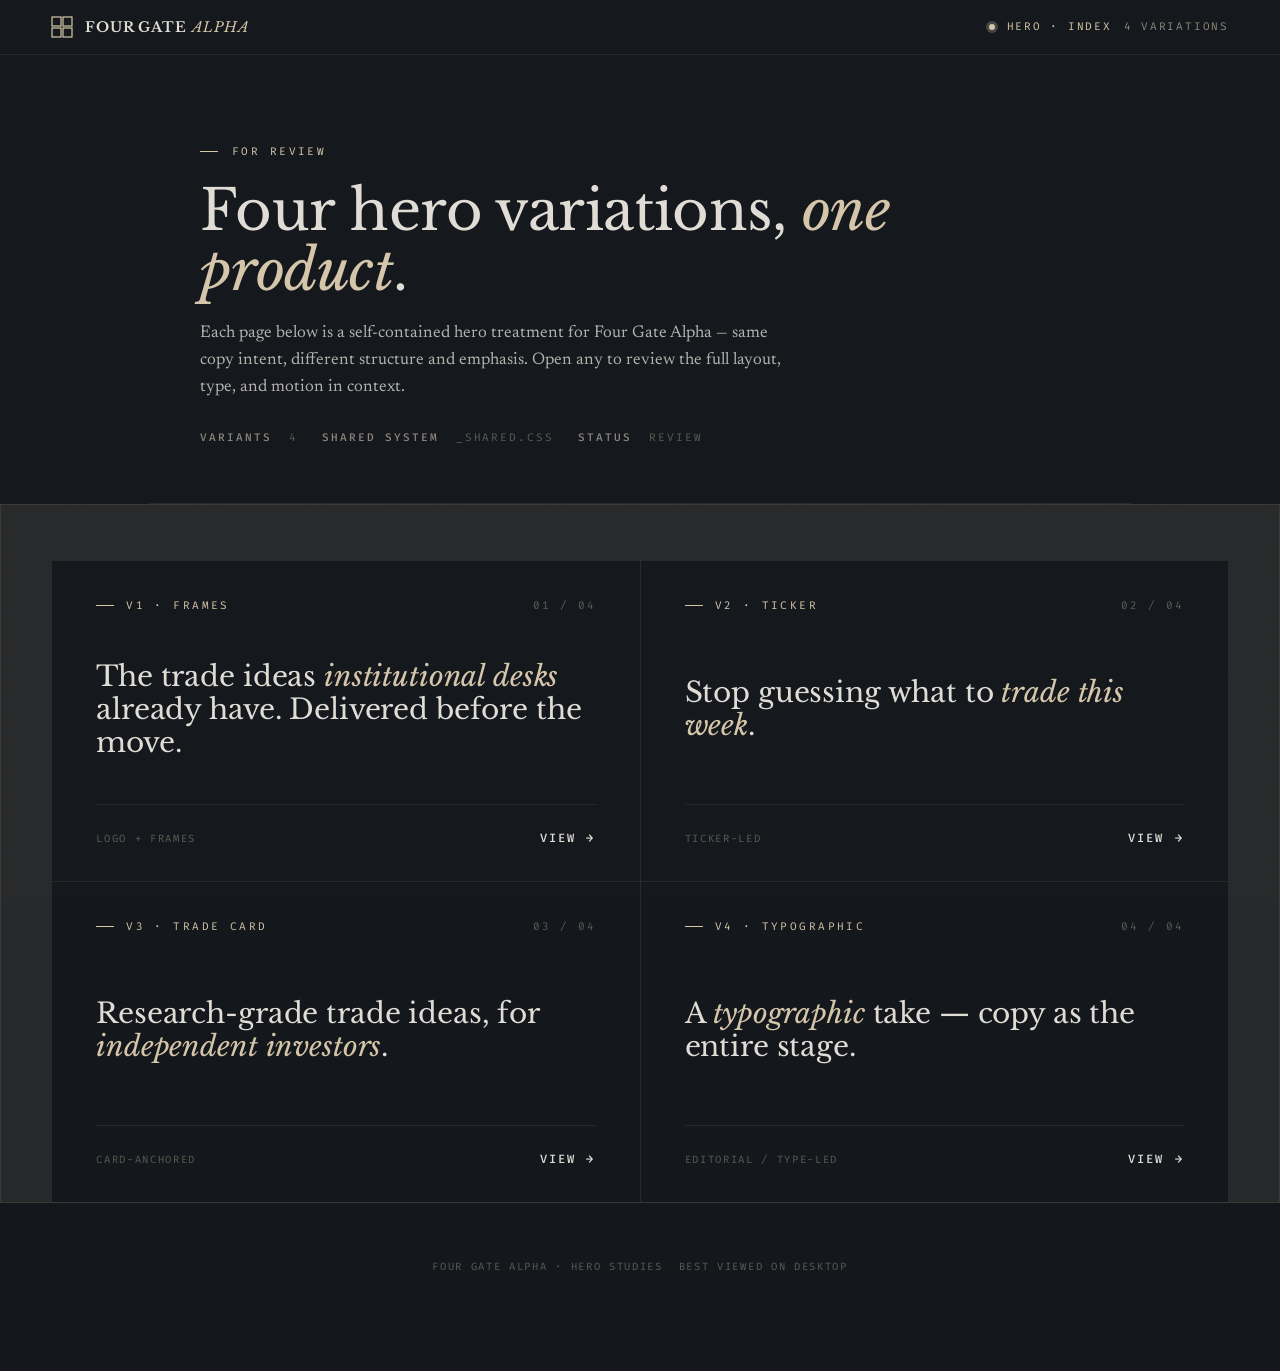
==== index.html @ a48ee2c6 "hero sections" ====
<!doctype html>
<html lang="en">
  <head>
    <meta charset="utf-8" />
    <meta name="viewport" content="width=device-width, initial-scale=1" />
    <title>Hero Variations — Four Gate Alpha</title>
    <meta
      name="description"
      content="Four hero variations for Four Gate Alpha. Open each to review."
    />

    <link rel="preconnect" href="https://fonts.googleapis.com" />
    <link rel="preconnect" href="https://fonts.gstatic.com" crossorigin />
    <link
      href="https://fonts.googleapis.com/css2?family=Libre+Baskerville:ital,wght@0,400;0,700;1,400&family=Newsreader:ital,wght@0,400;0,500;1,400&family=Fira+Code:wght@400;500&display=swap"
      rel="stylesheet"
    />

    <link rel="stylesheet" href="_shared.css" />

    <style>
      .index-page {
        padding: 0 0 96px;
      }

      .topbar-inner .meta .label {
        color: var(--accent);
      }

      .index-hero {
        max-width: var(--container);
        margin: 0 auto;
        padding: 80px var(--gutter) 56px;
        border-bottom: 1px solid var(--hairline);
      }
      .index-hero h1 {
        font-family: var(--display);
        font-weight: 400;
        font-size: clamp(34px, 5.2vw, 56px);
        line-height: 1.08;
        letter-spacing: -0.01em;
        margin: 18px 0 18px;
        max-width: 22ch;
      }
      .index-hero h1 em {
        font-style: italic;
        color: var(--accent);
      }
      .index-hero p {
        max-width: 60ch;
        color: var(--text);
        opacity: 0.78;
        font-size: 17px;
        margin: 0;
      }
      .index-hero .meta-row {
        display: flex;
        flex-wrap: wrap;
        gap: 24px;
        margin-top: 28px;
        font-family: var(--mono);
        font-size: 11px;
        letter-spacing: 0.18em;
        text-transform: uppercase;
        color: var(--text-faint);
      }
      .index-hero .meta-row span strong {
        color: var(--text-dim);
        font-weight: 500;
        margin-right: 8px;
      }

      .grid {
        max-width: var(--container);
        margin: 0 auto;
        padding: 56px var(--gutter) 0;
        display: grid;
        grid-template-columns: repeat(2, minmax(0, 1fr));
        gap: 1px;
        background: var(--hairline);
        border: 1px solid var(--hairline);
      }
      @media (max-width: 820px) {
        .grid {
          grid-template-columns: 1fr;
        }
      }

      .card {
        display: flex;
        flex-direction: column;
        justify-content: space-between;
        gap: 36px;
        background: var(--ink);
        padding: 36px clamp(24px, 3.5vw, 44px) 32px;
        min-height: 320px;
        transition: background 0.2s ease;
        position: relative;
      }
      .card:hover {
        background: var(--ink-2);
      }
      .card:hover .card-cta {
        color: var(--accent);
      }
      .card:hover .card-cta .arrow {
        transform: translateX(4px);
      }

      .card-head {
        display: flex;
        align-items: center;
        justify-content: space-between;
        gap: 16px;
      }
      .card-tag {
        font-family: var(--mono);
        font-size: 11px;
        letter-spacing: 0.22em;
        text-transform: uppercase;
        color: var(--accent);
        display: inline-flex;
        align-items: center;
        gap: 12px;
      }
      .card-tag .pip {
        width: 18px;
        height: 1px;
        background: var(--accent);
        display: inline-block;
      }
      .card-num {
        font-family: var(--mono);
        font-size: 11px;
        letter-spacing: 0.18em;
        color: var(--text-faint);
      }

      .card-title {
        font-family: var(--display);
        font-weight: 400;
        font-size: clamp(22px, 2.4vw, 28px);
        line-height: 1.18;
        letter-spacing: -0.005em;
        margin: 0;
        color: var(--text);
      }
      .card-title em {
        font-style: italic;
        color: var(--accent);
      }

      .card-foot {
        display: flex;
        align-items: center;
        justify-content: space-between;
        gap: 16px;
        padding-top: 24px;
        border-top: 1px solid var(--hairline);
      }
      .card-note {
        font-family: var(--mono);
        font-size: 10.5px;
        letter-spacing: 0.16em;
        text-transform: uppercase;
        color: var(--text-faint);
      }
      .card-cta {
        font-family: var(--mono);
        font-size: 12px;
        font-weight: 500;
        letter-spacing: 0.18em;
        text-transform: uppercase;
        color: var(--text);
        display: inline-flex;
        align-items: center;
        gap: 10px;
        transition: color 0.2s ease;
      }
      .card-cta .arrow {
        display: inline-block;
        transition: transform 0.2s ease;
      }

      .footer {
        max-width: var(--container);
        margin: 0 auto;
        padding: 56px var(--gutter) 0;
        display: flex;
        justify-content: space-between;
        gap: 16px;
        flex-wrap: wrap;
        font-family: var(--mono);
        font-size: 10.5px;
        letter-spacing: 0.16em;
        text-transform: uppercase;
        color: var(--text-faint);
      }
      .footer a {
        border-bottom: 1px solid var(--hairline-strong);
      }
      .footer a:hover {
        color: var(--text);
      }
    </style>
  </head>
  <body>
    <div class="hero-page index-page">
      <header class="topbar">
        <div class="topbar-inner">
          <div class="brand-mark">
            <span class="glyph" aria-hidden="true">
              <svg width="22" height="22" viewBox="0 0 22 22" fill="none">
                <rect
                  x="1"
                  y="1"
                  width="9"
                  height="9"
                  stroke="currentColor"
                  stroke-width="1.2"
                />
                <rect
                  x="12"
                  y="1"
                  width="9"
                  height="9"
                  stroke="currentColor"
                  stroke-width="1.2"
                />
                <rect
                  x="1"
                  y="12"
                  width="9"
                  height="9"
                  stroke="currentColor"
                  stroke-width="1.2"
                />
                <rect
                  x="12"
                  y="12"
                  width="9"
                  height="9"
                  stroke="currentColor"
                  stroke-width="1.2"
                />
              </svg>
            </span>
            <span class="name">Four Gate <em>Alpha</em></span>
          </div>
          <div class="meta">
            <span class="dot" aria-hidden="true"></span>
            <span class="label">Hero · Index</span>
            <span class="hide-mobile">4 variations</span>
          </div>
        </div>
      </header>

      <section class="index-hero">
        <span class="eyebrow"><span class="pip"></span>For review</span>
        <h1>Four hero variations, <em>one product</em>.</h1>
        <p>
          Each page below is a self-contained hero treatment for Four Gate Alpha
          — same copy intent, different structure and emphasis. Open any to
          review the full layout, type, and motion in context.
        </p>
        <div class="meta-row">
          <span><strong>Variants</strong> 4</span>
          <span><strong>Shared system</strong> _shared.css</span>
          <span><strong>Status</strong> Review</span>
        </div>
      </section>

      <main class="grid" aria-label="Hero variations">
        <a class="card" href="hero-v1.html">
          <div class="card-head">
            <span class="card-tag"><span class="pip"></span>V1 · Frames</span>
            <span class="card-num">01 / 04</span>
          </div>
          <h2 class="card-title">
            The trade ideas <em>institutional desks</em> already have. Delivered
            before the move.
          </h2>
          <div class="card-foot">
            <span class="card-note">Logo + frames</span>
            <span class="card-cta"
              >View<span class="arrow" aria-hidden="true">→</span></span
            >
          </div>
        </a>

        <a class="card" href="hero-v2.html">
          <div class="card-head">
            <span class="card-tag"><span class="pip"></span>V2 · Ticker</span>
            <span class="card-num">02 / 04</span>
          </div>
          <h2 class="card-title">
            Stop guessing what to <em>trade this week</em>.
          </h2>
          <div class="card-foot">
            <span class="card-note">Ticker-led</span>
            <span class="card-cta"
              >View<span class="arrow" aria-hidden="true">→</span></span
            >
          </div>
        </a>

        <a class="card" href="hero-v3.html">
          <div class="card-head">
            <span class="card-tag"
              ><span class="pip"></span>V3 · Trade Card</span
            >
            <span class="card-num">03 / 04</span>
          </div>
          <h2 class="card-title">
            Research-grade trade ideas, for <em>independent investors</em>.
          </h2>
          <div class="card-foot">
            <span class="card-note">Card-anchored</span>
            <span class="card-cta"
              >View<span class="arrow" aria-hidden="true">→</span></span
            >
          </div>
        </a>

        <a class="card" href="hero-v4.html">
          <div class="card-head">
            <span class="card-tag"
              ><span class="pip"></span>V4 · Typographic</span
            >
            <span class="card-num">04 / 04</span>
          </div>
          <h2 class="card-title">
            A <em>typographic</em> take — copy as the entire stage.
          </h2>
          <div class="card-foot">
            <span class="card-note">Editorial / type-led</span>
            <span class="card-cta"
              >View<span class="arrow" aria-hidden="true">→</span></span
            >
          </div>
        </a>
      </main>

      <footer class="footer">
        <span>Four Gate Alpha · Hero studies</span>
        <span>Best viewed on desktop</span>
      </footer>
    </div>
  </body>
</html>
---- _shared.css ----
/* ============================================
   FOUR GATE ALPHA — Hero variations
   Shared system (used by all 4 hero pages)
   ============================================ */

:root {
  --burnt-umber:    #12130E;
  --parchment-gold: #D4C5A9;
  --raw-sienna:     #1A1815;
  --warm-ash:       #8A8478;
  --bone-white:     #E0DCD5;
  --old-paper:      #F5F2ED;
  --dark-earth:     #7A2520;

  --ink:            #14171C;
  --ink-2:          #181C22;
  --ink-3:          #1F242B;
  --hairline:       rgba(212, 197, 169, 0.10);
  --hairline-strong:rgba(212, 197, 169, 0.20);

  --text:           var(--bone-white);
  --text-dim:       var(--warm-ash);
  --text-faint:     #5C5A52;
  --accent:         var(--parchment-gold);

  --display: "Libre Baskerville", "Times New Roman", serif;
  --body:    "Newsreader", Georgia, serif;
  --mono:    "Fira Code", ui-monospace, "SF Mono", Menlo, monospace;

  --container: 1280px;
  --gutter: clamp(20px, 4vw, 64px);
}

* { box-sizing: border-box; }

html, body {
  margin: 0;
  padding: 0;
  background: var(--ink);
  color: var(--text);
  font-family: var(--body);
  font-size: 17px;
  line-height: 1.6;
  -webkit-font-smoothing: antialiased;
  -moz-osx-font-smoothing: grayscale;
  text-rendering: optimizeLegibility;
}

body::before {
  content: "";
  position: fixed; inset: 0;
  pointer-events: none;
  z-index: 9999;
  opacity: 0.05;
  mix-blend-mode: overlay;
  background-image: url("data:image/svg+xml;utf8,<svg xmlns='http://www.w3.org/2000/svg' width='240' height='240'><filter id='n'><feTurbulence type='fractalNoise' baseFrequency='0.9' numOctaves='2' stitchTiles='stitch'/><feColorMatrix values='0 0 0 0 0.83  0 0 0 0 0.77  0 0 0 0 0.66  0 0 0 1 0'/></filter><rect width='100%25' height='100%25' filter='url(%23n)'/></svg>");
  background-size: 240px 240px;
}

::selection { background: var(--accent); color: var(--ink); }

a { color: inherit; text-decoration: none; }

/* ============ Shared bits ============ */
.hero-page {
  min-height: 100vh;
  display: flex;
  flex-direction: column;
}

.topbar {
  border-bottom: 1px solid var(--hairline);
  background: color-mix(in srgb, var(--ink) 92%, transparent);
}
.topbar-inner {
  max-width: var(--container);
  margin: 0 auto;
  padding: 16px var(--gutter);
  display: flex;
  align-items: center;
  justify-content: space-between;
  gap: 24px;
}
.brand-mark {
  display: flex;
  align-items: center;
  gap: 12px;
  color: var(--text);
}
.brand-mark .glyph { color: var(--accent); display: inline-flex; }
.brand-mark .name {
  font-family: var(--display);
  font-weight: 700;
  font-size: 14px;
  letter-spacing: 0.06em;
  text-transform: uppercase;
}
.brand-mark .name em { font-style: italic; font-weight: 400; color: var(--accent); }

.meta {
  font-family: var(--mono);
  font-size: 11px;
  letter-spacing: 0.16em;
  text-transform: uppercase;
  color: var(--text-dim);
  display: flex;
  align-items: center;
  gap: 12px;
}
.meta .dot {
  width: 6px; height: 6px;
  border-radius: 50%;
  background: var(--accent);
  display: inline-block;
  box-shadow: 0 0 0 3px color-mix(in srgb, var(--accent) 25%, transparent);
}
@media (max-width: 640px) {
  .meta .hide-mobile { display: none; }
}

/* Variant badge — floating chip, bottom-center */
.variant-badge {
  position: fixed;
  left: 50%;
  transform: translateX(-50%);
  bottom: 16px;
  font-family: var(--mono);
  font-size: 10.5px;
  letter-spacing: 0.18em;
  text-transform: uppercase;
  color: var(--text-faint);
  z-index: 100;
  display: flex;
  gap: 14px;
  align-items: center;
  padding: 10px 18px;
  background: color-mix(in srgb, var(--ink) 88%, transparent);
  border: 1px solid var(--hairline-strong);
  border-radius: 999px;
  backdrop-filter: blur(12px) saturate(140%);
  -webkit-backdrop-filter: blur(12px) saturate(140%);
  box-shadow: 0 8px 32px rgba(0,0,0,0.4);
  white-space: nowrap;
  max-width: calc(100vw - 32px);
  overflow-x: auto;
}
.variant-badge .label { color: var(--accent); }
.variant-badge a {
  color: var(--text-faint);
  border-bottom: 1px solid transparent;
  transition: color 0.18s ease, border-color 0.18s ease;
}
.variant-badge a:hover { color: var(--text); border-color: var(--hairline-strong); }
.variant-badge a.is-active { color: var(--accent); border-color: var(--accent); }

/* Form */
.form-row {
  display: flex;
  align-items: stretch;
  max-width: 480px;
  border: 1px solid var(--hairline-strong);
  background: color-mix(in srgb, var(--ink-2) 70%, transparent);
  transition: border-color 0.2s ease;
}
.form-row:focus-within { border-color: var(--accent); }
.form-row input {
  flex: 1;
  background: transparent;
  border: none;
  outline: none;
  padding: 16px 18px;
  color: var(--text);
  font-family: var(--body);
  font-size: 16px;
}
.form-row input::placeholder { color: var(--text-faint); font-family: var(--body); }
.btn-primary {
  background: var(--accent);
  color: var(--burnt-umber);
  border: none;
  padding: 0 24px;
  font-family: var(--mono);
  font-size: 12px;
  font-weight: 500;
  letter-spacing: 0.16em;
  text-transform: uppercase;
  cursor: pointer;
  transition: background 0.18s ease;
  white-space: nowrap;
}
.btn-primary:hover { background: var(--bone-white); }

.eyebrow {
  font-family: var(--mono);
  font-size: 11px;
  letter-spacing: 0.22em;
  text-transform: uppercase;
  color: var(--accent);
  display: inline-flex;
  align-items: center;
  gap: 14px;
}
.eyebrow .pip {
  width: 18px; height: 1px;
  background: var(--accent);
  display: inline-block;
}

.fine {
  font-family: var(--mono);
  font-size: 10.5px;
  letter-spacing: 0.14em;
  text-transform: uppercase;
  color: var(--text-faint);
  margin: 18px 0 0;
}
.note {
  font-size: 14.5px;
  color: var(--text);
  opacity: 0.78;
  margin: 14px 0 0;
}
.note strong { color: var(--accent); font-weight: 500; }
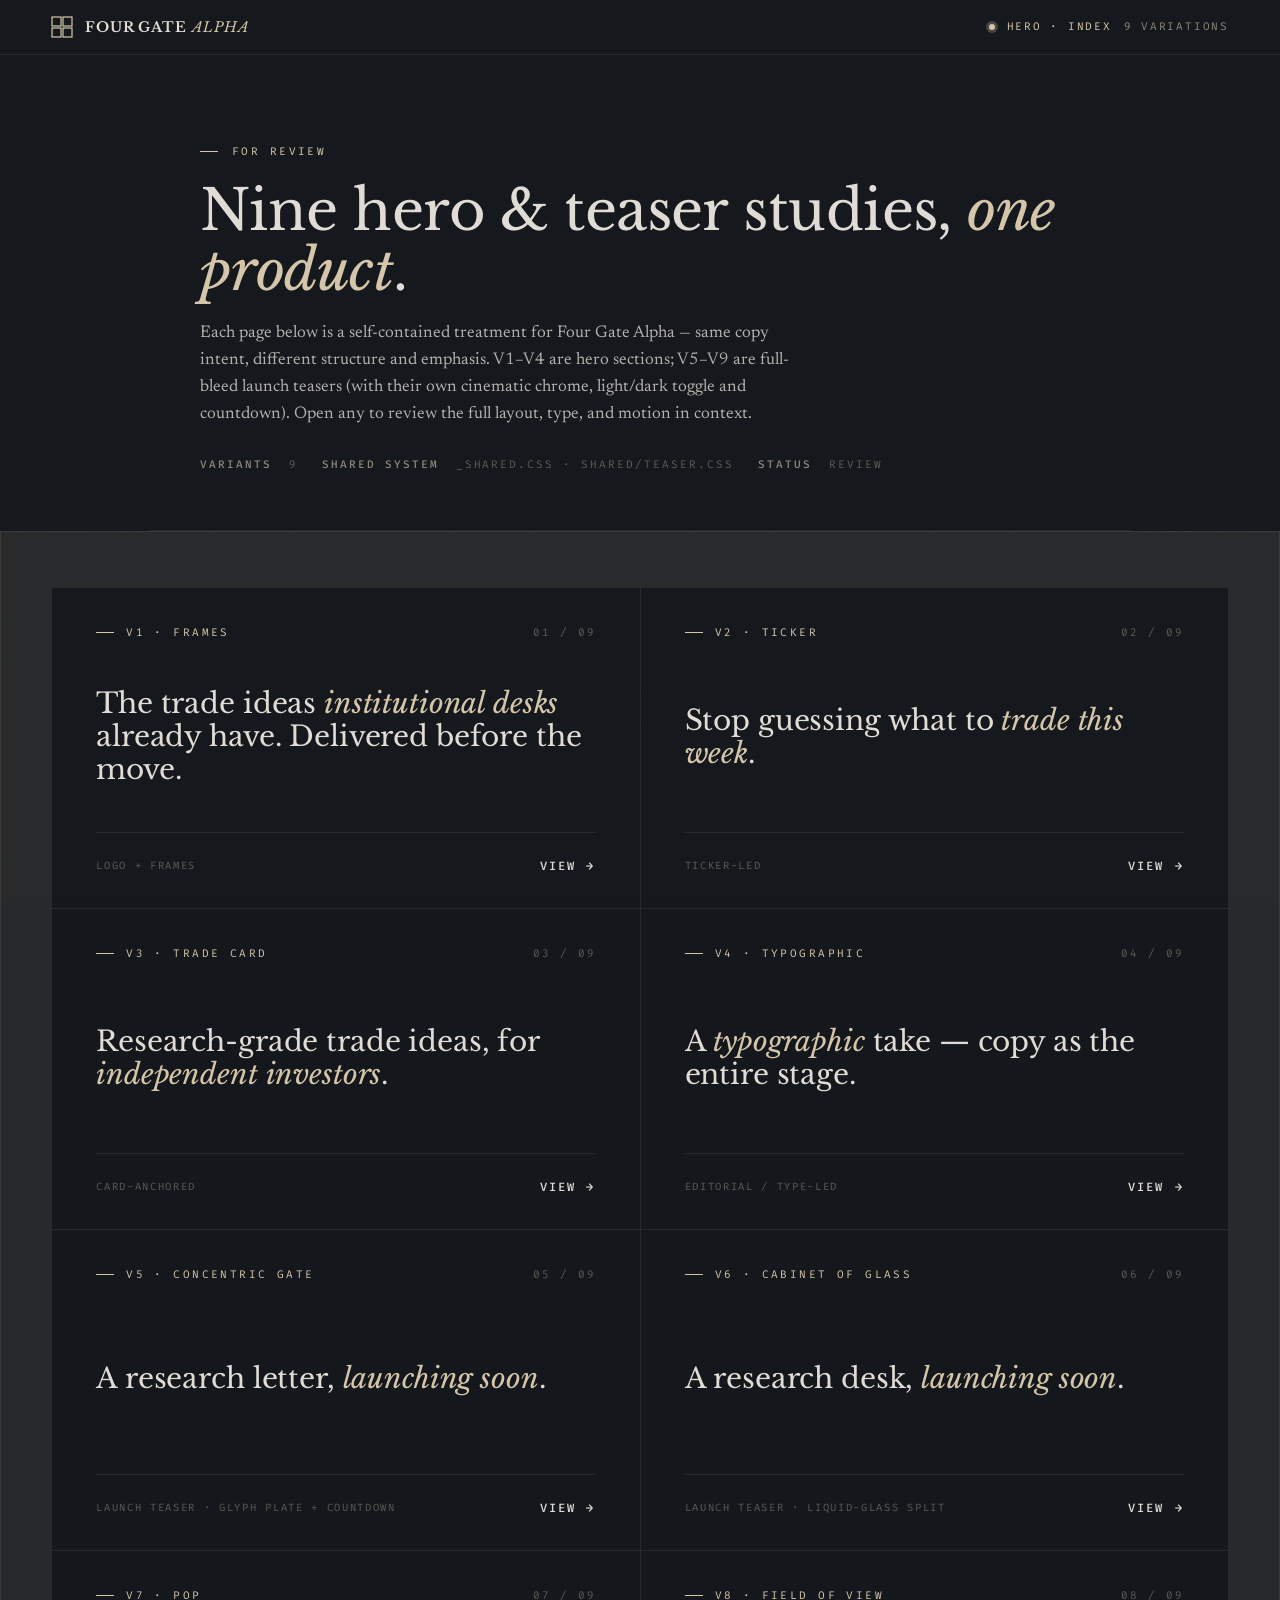
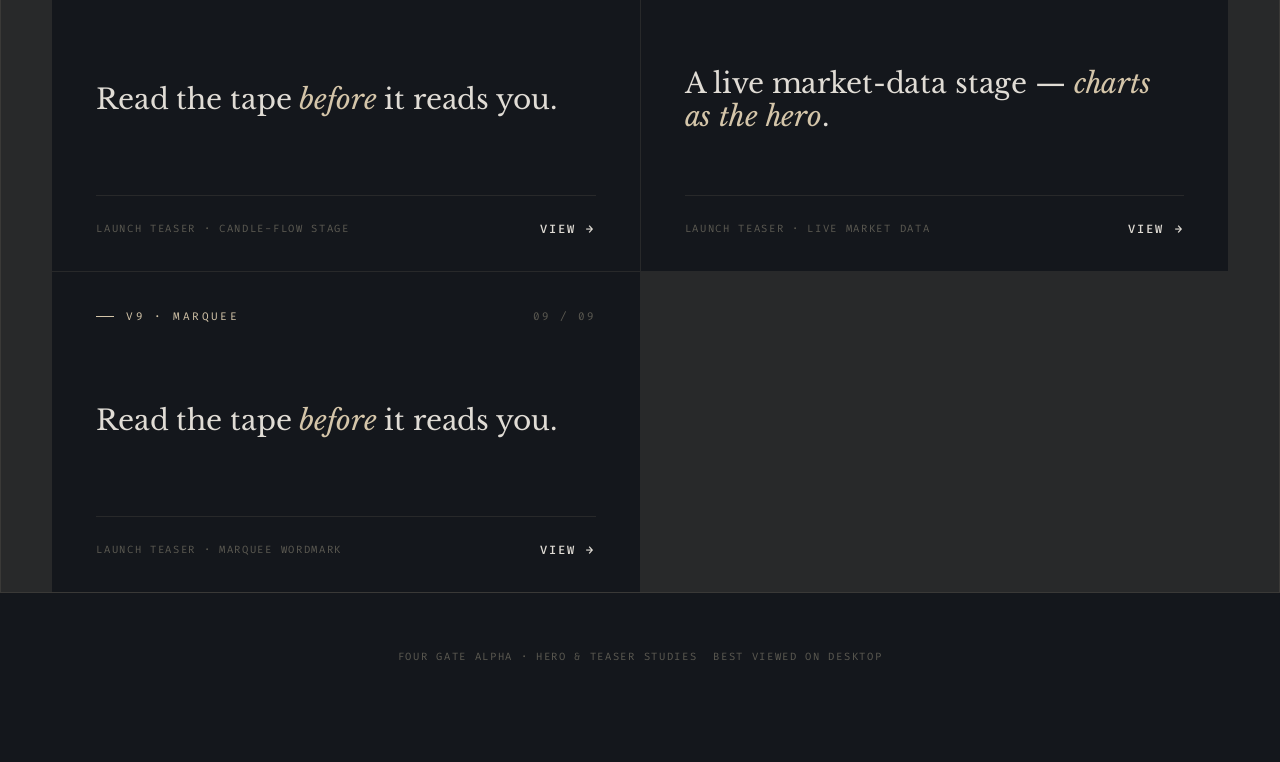
==== commit aee10c12: "Port Four Gate Alpha teaser templates as hero v5–v9 - Add hero-v5..v9 (Concentric Gate, Cabinet of G" ====
--- a/index.html
+++ b/index.html
@@ -3,10 +3,10 @@
   <head>
     <meta charset="utf-8" />
     <meta name="viewport" content="width=device-width, initial-scale=1" />
-    <title>Hero Variations — Four Gate Alpha</title>
+    <title>Hero & Teaser Variations — Four Gate Alpha</title>
     <meta
       name="description"
-      content="Four hero variations for Four Gate Alpha. Open each to review."
+      content="Nine hero and launch-teaser variations for Four Gate Alpha. Open each to review."
     />
 
     <link rel="preconnect" href="https://fonts.googleapis.com" />
@@ -250,31 +250,36 @@
           <div class="meta">
             <span class="dot" aria-hidden="true"></span>
             <span class="label">Hero · Index</span>
-            <span class="hide-mobile">4 variations</span>
+            <span class="hide-mobile">9 variations</span>
           </div>
         </div>
       </header>
 
       <section class="index-hero">
         <span class="eyebrow"><span class="pip"></span>For review</span>
-        <h1>Four hero variations, <em>one product</em>.</h1>
+        <h1>Nine hero &amp; teaser studies, <em>one product</em>.</h1>
         <p>
-          Each page below is a self-contained hero treatment for Four Gate Alpha
-          — same copy intent, different structure and emphasis. Open any to
-          review the full layout, type, and motion in context.
+          Each page below is a self-contained treatment for Four Gate Alpha —
+          same copy intent, different structure and emphasis. V1–V4 are hero
+          sections; V5–V9 are full-bleed launch teasers (with their own
+          cinematic chrome, light/dark toggle and countdown). Open any to review
+          the full layout, type, and motion in context.
         </p>
         <div class="meta-row">
-          <span><strong>Variants</strong> 4</span>
-          <span><strong>Shared system</strong> _shared.css</span>
+          <span><strong>Variants</strong> 9</span>
+          <span
+            ><strong>Shared system</strong> _shared.css ·
+            shared/teaser.css</span
+          >
           <span><strong>Status</strong> Review</span>
         </div>
       </section>
 
-      <main class="grid" aria-label="Hero variations">
+      <main class="grid" aria-label="Hero and teaser variations">
         <a class="card" href="hero-v1.html">
           <div class="card-head">
             <span class="card-tag"><span class="pip"></span>V1 · Frames</span>
-            <span class="card-num">01 / 04</span>
+            <span class="card-num">01 / 09</span>
           </div>
           <h2 class="card-title">
             The trade ideas <em>institutional desks</em> already have. Delivered
@@ -291,7 +296,7 @@
         <a class="card" href="hero-v2.html">
           <div class="card-head">
             <span class="card-tag"><span class="pip"></span>V2 · Ticker</span>
-            <span class="card-num">02 / 04</span>
+            <span class="card-num">02 / 09</span>
           </div>
           <h2 class="card-title">
             Stop guessing what to <em>trade this week</em>.
@@ -309,7 +314,7 @@
             <span class="card-tag"
               ><span class="pip"></span>V3 · Trade Card</span
             >
-            <span class="card-num">03 / 04</span>
+            <span class="card-num">03 / 09</span>
           </div>
           <h2 class="card-title">
             Research-grade trade ideas, for <em>independent investors</em>.
@@ -327,7 +332,7 @@
             <span class="card-tag"
               ><span class="pip"></span>V4 · Typographic</span
             >
-            <span class="card-num">04 / 04</span>
+            <span class="card-num">04 / 09</span>
           </div>
           <h2 class="card-title">
             A <em>typographic</em> take — copy as the entire stage.
@@ -339,10 +344,96 @@
             >
           </div>
         </a>
+
+        <a class="card" href="hero-v5.html">
+          <div class="card-head">
+            <span class="card-tag"
+              ><span class="pip"></span>V5 · Concentric Gate</span
+            >
+            <span class="card-num">05 / 09</span>
+          </div>
+          <h2 class="card-title">
+            A research letter, <em>launching soon</em>.
+          </h2>
+          <div class="card-foot">
+            <span class="card-note"
+              >Launch teaser · glyph plate + countdown</span
+            >
+            <span class="card-cta"
+              >View<span class="arrow" aria-hidden="true">→</span></span
+            >
+          </div>
+        </a>
+
+        <a class="card" href="hero-v6.html">
+          <div class="card-head">
+            <span class="card-tag"
+              ><span class="pip"></span>V6 · Cabinet of Glass</span
+            >
+            <span class="card-num">06 / 09</span>
+          </div>
+          <h2 class="card-title">A research desk, <em>launching soon</em>.</h2>
+          <div class="card-foot">
+            <span class="card-note">Launch teaser · liquid-glass split</span>
+            <span class="card-cta"
+              >View<span class="arrow" aria-hidden="true">→</span></span
+            >
+          </div>
+        </a>
+
+        <a class="card" href="hero-v7.html">
+          <div class="card-head">
+            <span class="card-tag"><span class="pip"></span>V7 · Pop</span>
+            <span class="card-num">07 / 09</span>
+          </div>
+          <h2 class="card-title">
+            Read the tape <em>before</em> it reads you.
+          </h2>
+          <div class="card-foot">
+            <span class="card-note">Launch teaser · candle-flow stage</span>
+            <span class="card-cta"
+              >View<span class="arrow" aria-hidden="true">→</span></span
+            >
+          </div>
+        </a>
+
+        <a class="card" href="hero-v8.html">
+          <div class="card-head">
+            <span class="card-tag"
+              ><span class="pip"></span>V8 · Field of View</span
+            >
+            <span class="card-num">08 / 09</span>
+          </div>
+          <h2 class="card-title">
+            A live market-data stage — <em>charts as the hero</em>.
+          </h2>
+          <div class="card-foot">
+            <span class="card-note">Launch teaser · live market data</span>
+            <span class="card-cta"
+              >View<span class="arrow" aria-hidden="true">→</span></span
+            >
+          </div>
+        </a>
+
+        <a class="card" href="hero-v9.html">
+          <div class="card-head">
+            <span class="card-tag"><span class="pip"></span>V9 · Marquee</span>
+            <span class="card-num">09 / 09</span>
+          </div>
+          <h2 class="card-title">
+            Read the tape <em>before</em> it reads you.
+          </h2>
+          <div class="card-foot">
+            <span class="card-note">Launch teaser · marquee wordmark</span>
+            <span class="card-cta"
+              >View<span class="arrow" aria-hidden="true">→</span></span
+            >
+          </div>
+        </a>
       </main>
 
       <footer class="footer">
-        <span>Four Gate Alpha · Hero studies</span>
+        <span>Four Gate Alpha · Hero &amp; teaser studies</span>
         <span>Best viewed on desktop</span>
       </footer>
     </div>
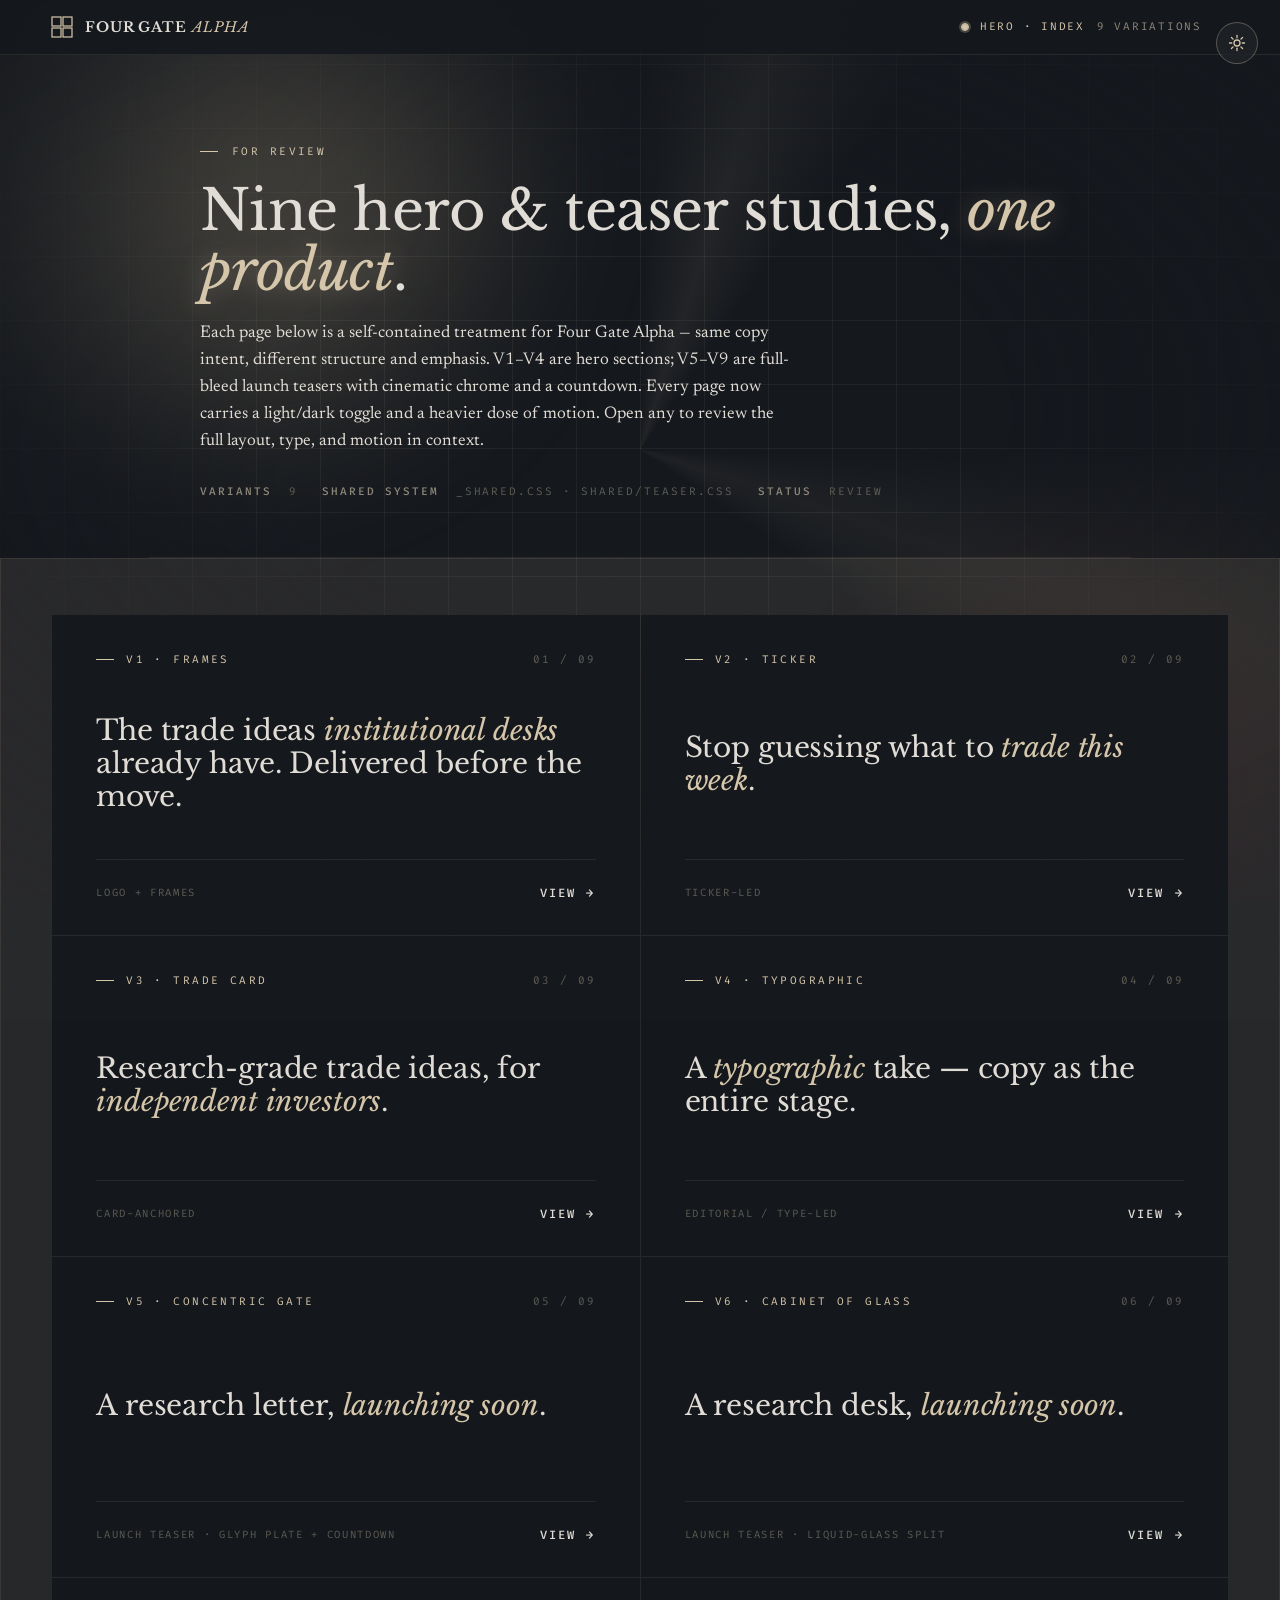
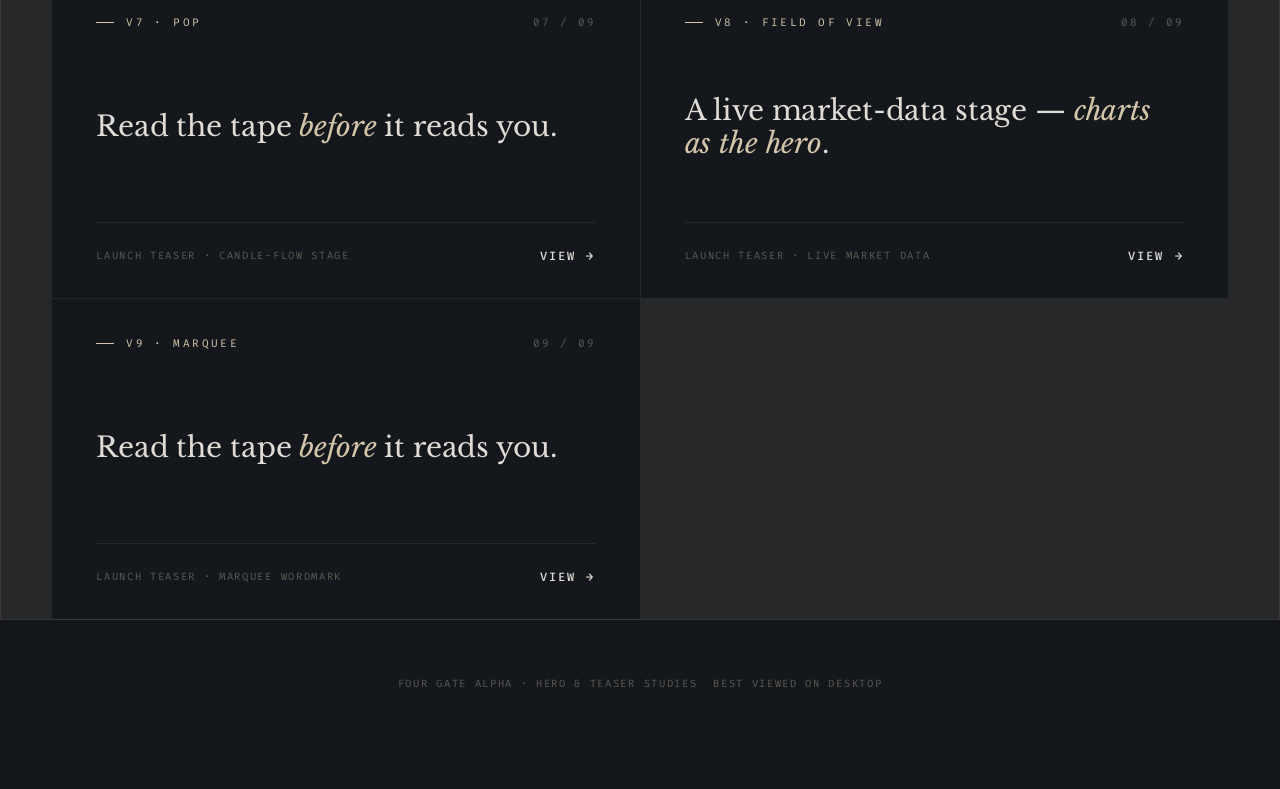
==== commit a18051a3: "Add light/dark toggle to all versions; amp up motion + background effects - _shared.css: light theme" ====
--- a/index.html
+++ b/index.html
@@ -17,6 +17,14 @@
     />
 
     <link rel="stylesheet" href="_shared.css" />
+    <script>
+      try {
+        document.documentElement.dataset.theme =
+          localStorage.getItem("fga-theme") === "light" ? "light" : "dark";
+      } catch (e) {
+        document.documentElement.dataset.theme = "dark";
+      }
+    </script>
 
     <style>
       .index-page {
@@ -32,6 +40,8 @@
         margin: 0 auto;
         padding: 80px var(--gutter) 56px;
         border-bottom: 1px solid var(--hairline);
+        position: relative;
+        z-index: 1;
       }
       .index-hero h1 {
         font-family: var(--display);
@@ -79,6 +89,8 @@
         gap: 1px;
         background: var(--hairline);
         border: 1px solid var(--hairline);
+        position: relative;
+        z-index: 1;
       }
       @media (max-width: 820px) {
         .grid {
@@ -94,17 +106,89 @@
         background: var(--ink);
         padding: 36px clamp(24px, 3.5vw, 44px) 32px;
         min-height: 320px;
-        transition: background 0.2s ease;
         position: relative;
+        overflow: hidden;
+        transition:
+          background 0.25s ease,
+          transform 0.3s cubic-bezier(0.2, 0.7, 0.2, 1),
+          box-shadow 0.3s ease;
+        animation: cardIn 0.66s cubic-bezier(0.2, 0.7, 0.2, 1) backwards;
+      }
+      /* diagonal light sweep on hover */
+      .card::after {
+        content: "";
+        position: absolute;
+        inset: 0;
+        pointer-events: none;
+        mix-blend-mode: screen;
+        background: linear-gradient(
+          115deg,
+          transparent 36%,
+          color-mix(in srgb, var(--accent) 14%, transparent) 50%,
+          transparent 64%
+        );
+        transform: translateX(-110%);
+        transition: transform 0.75s cubic-bezier(0.4, 0, 0.2, 1);
+      }
+      :root[data-theme="light"] .card::after {
+        mix-blend-mode: multiply;
       }
       .card:hover {
         background: var(--ink-2);
+        transform: translateY(-6px);
+        box-shadow:
+          0 26px 60px rgba(0, 0, 0, 0.34),
+          inset 0 0 0 1px color-mix(in srgb, var(--accent) 32%, transparent),
+          0 0 44px color-mix(in srgb, var(--accent) 12%, transparent);
+        z-index: 2;
+      }
+      .card:hover::after {
+        transform: translateX(110%);
       }
       .card:hover .card-cta {
         color: var(--accent);
       }
       .card:hover .card-cta .arrow {
-        transform: translateX(4px);
+        transform: translateX(5px);
+      }
+      .card:hover .card-tag .pip {
+        width: 34px;
+      }
+      .card:hover .card-title em {
+        text-shadow: 0 0 24px color-mix(in srgb, var(--accent) 38%, transparent);
+      }
+      @keyframes cardIn {
+        from {
+          opacity: 0;
+          transform: translateY(30px) scale(0.985);
+        }
+      }
+      .grid > .card:nth-child(1) {
+        animation-delay: 0.04s;
+      }
+      .grid > .card:nth-child(2) {
+        animation-delay: 0.1s;
+      }
+      .grid > .card:nth-child(3) {
+        animation-delay: 0.16s;
+      }
+      .grid > .card:nth-child(4) {
+        animation-delay: 0.22s;
+      }
+      .grid > .card:nth-child(5) {
+        animation-delay: 0.28s;
+      }
+      .grid > .card:nth-child(6) {
+        animation-delay: 0.34s;
+      }
+      .grid > .card:nth-child(7) {
+        animation-delay: 0.4s;
+      }
+      .grid > .card:nth-child(8) {
+        animation-delay: 0.46s;
+      }
+      .grid > .card:nth-child(9) {
+        animation-delay: 0.52s;
       }
 
       .card-head {
@@ -128,6 +212,7 @@
         height: 1px;
         background: var(--accent);
         display: inline-block;
+        transition: width 0.3s cubic-bezier(0.2, 0.7, 0.2, 1);
       }
       .card-num {
         font-family: var(--mono);
@@ -148,6 +233,7 @@
       .card-title em {
         font-style: italic;
         color: var(--accent);
+        transition: text-shadow 0.3s ease;
       }
 
       .card-foot {
@@ -195,6 +281,8 @@
         letter-spacing: 0.16em;
         text-transform: uppercase;
         color: var(--text-faint);
+        position: relative;
+        z-index: 1;
       }
       .footer a {
         border-bottom: 1px solid var(--hairline-strong);
@@ -206,6 +294,13 @@
   </head>
   <body>
     <div class="hero-page index-page">
+      <div class="fx-layer" aria-hidden="true">
+        <div class="fx-aurora"></div>
+        <div class="fx-rays"></div>
+        <div class="fx-grid"></div>
+        <div class="fx-scan"></div>
+        <div class="fx-vignette"></div>
+      </div>
       <header class="topbar">
         <div class="topbar-inner">
           <div class="brand-mark">
@@ -256,16 +351,21 @@
       </header>
 
       <section class="index-hero">
-        <span class="eyebrow"><span class="pip"></span>For review</span>
-        <h1>Nine hero &amp; teaser studies, <em>one product</em>.</h1>
-        <p>
+        <span class="eyebrow reveal d1"
+          ><span class="pip"></span>For review</span
+        >
+        <h1 class="reveal d2">
+          Nine hero &amp; teaser studies, <em class="glow">one product</em>.
+        </h1>
+        <p class="reveal d3">
           Each page below is a self-contained treatment for Four Gate Alpha —
           same copy intent, different structure and emphasis. V1–V4 are hero
-          sections; V5–V9 are full-bleed launch teasers (with their own
-          cinematic chrome, light/dark toggle and countdown). Open any to review
-          the full layout, type, and motion in context.
+          sections; V5–V9 are full-bleed launch teasers with cinematic chrome
+          and a countdown. Every page now carries a light/dark toggle and a
+          heavier dose of motion. Open any to review the full layout, type, and
+          motion in context.
         </p>
-        <div class="meta-row">
+        <div class="meta-row reveal d4">
           <span><strong>Variants</strong> 9</span>
           <span
             ><strong>Shared system</strong> _shared.css ·
@@ -437,5 +537,7 @@
         <span>Best viewed on desktop</span>
       </footer>
     </div>
+
+    <script src="shared/theme-toggle.js" defer></script>
   </body>
 </html>
--- a/_shared.css
+++ b/_shared.css
@@ -4,36 +4,73 @@
    ============================================ */
 
 :root {
-  --burnt-umber:    #12130E;
-  --parchment-gold: #D4C5A9;
-  --raw-sienna:     #1A1815;
-  --warm-ash:       #8A8478;
-  --bone-white:     #E0DCD5;
-  --old-paper:      #F5F2ED;
-  --dark-earth:     #7A2520;
-
-  --ink:            #14171C;
-  --ink-2:          #181C22;
-  --ink-3:          #1F242B;
-  --hairline:       rgba(212, 197, 169, 0.10);
-  --hairline-strong:rgba(212, 197, 169, 0.20);
-
-  --text:           var(--bone-white);
-  --text-dim:       var(--warm-ash);
-  --text-faint:     #5C5A52;
-  --accent:         var(--parchment-gold);
+  --burnt-umber: #12130e;
+  --parchment-gold: #d4c5a9;
+  --raw-sienna: #1a1815;
+  --warm-ash: #8a8478;
+  --bone-white: #e0dcd5;
+  --old-paper: #f5f2ed;
+  --dark-earth: #7a2520;
+
+  --ink: #14171c;
+  --ink-2: #181c22;
+  --ink-3: #1f242b;
+  --hairline: rgba(212, 197, 169, 0.1);
+  --hairline-strong: rgba(212, 197, 169, 0.2);
+
+  --text: var(--bone-white);
+  --text-dim: var(--warm-ash);
+  --text-faint: #5c5a52;
+  --accent: var(--parchment-gold);
 
   --display: "Libre Baskerville", "Times New Roman", serif;
-  --body:    "Newsreader", Georgia, serif;
-  --mono:    "Fira Code", ui-monospace, "SF Mono", Menlo, monospace;
+  --body: "Newsreader", Georgia, serif;
+  --mono: "Fira Code", ui-monospace, "SF Mono", Menlo, monospace;
 
   --container: 1280px;
   --gutter: clamp(20px, 4vw, 64px);
 }
 
-* { box-sizing: border-box; }
-
-html, body {
+/* ============================================
+   Light theme — swap surface + text tokens.
+   (Mirrors shared/teaser.css so the toggle is
+   consistent across hero + teaser studies.)
+   ============================================ */
+:root[data-theme="light"] {
+  --burnt-umber: #f4ecdb;
+  --parchment-gold: #8a6f2a;
+  --raw-sienna: #e7dcc4;
+  --warm-ash: #6b6354;
+  --bone-white: #2a2722;
+  --old-paper: #14130f;
+  --dark-earth: #a74638;
+
+  --ink: #f0e6d2;
+  --ink-2: #e7dcc4;
+  --ink-3: #d9ccae;
+  --hairline: rgba(42, 39, 34, 0.1);
+  --hairline-strong: rgba(42, 39, 34, 0.22);
+
+  --text: #2a2722;
+  --text-dim: #6b6354;
+  --text-faint: #8a8478;
+  --accent: #8a6f2a;
+}
+:root[data-theme="light"] body::before {
+  opacity: 0.045;
+  mix-blend-mode: multiply;
+}
+:root[data-theme="light"] ::selection {
+  background: var(--accent);
+  color: #fff;
+}
+
+* {
+  box-sizing: border-box;
+}
+
+html,
+body {
   margin: 0;
   padding: 0;
   background: var(--ink);
@@ -48,29 +85,41 @@
 
 body::before {
   content: "";
-  position: fixed; inset: 0;
+  position: fixed;
+  inset: -120px;
   pointer-events: none;
   z-index: 9999;
-  opacity: 0.05;
+  opacity: 0.06;
   mix-blend-mode: overlay;
   background-image: url("data:image/svg+xml;utf8,<svg xmlns='http://www.w3.org/2000/svg' width='240' height='240'><filter id='n'><feTurbulence type='fractalNoise' baseFrequency='0.9' numOctaves='2' stitchTiles='stitch'/><feColorMatrix values='0 0 0 0 0.83  0 0 0 0 0.77  0 0 0 0 0.66  0 0 0 1 0'/></filter><rect width='100%25' height='100%25' filter='url(%23n)'/></svg>");
   background-size: 240px 240px;
-}
-
-::selection { background: var(--accent); color: var(--ink); }
-
-a { color: inherit; text-decoration: none; }
+  animation: grainShift 0.8s steps(5) infinite;
+}
+
+::selection {
+  background: var(--accent);
+  color: var(--ink);
+}
+
+a {
+  color: inherit;
+  text-decoration: none;
+}
 
 /* ============ Shared bits ============ */
 .hero-page {
   min-height: 100vh;
   display: flex;
   flex-direction: column;
+  position: relative;
+  isolation: isolate;
 }
 
 .topbar {
   border-bottom: 1px solid var(--hairline);
   background: color-mix(in srgb, var(--ink) 92%, transparent);
+  position: relative;
+  z-index: 5;
 }
 .topbar-inner {
   max-width: var(--container);
@@ -87,7 +136,10 @@
   gap: 12px;
   color: var(--text);
 }
-.brand-mark .glyph { color: var(--accent); display: inline-flex; }
+.brand-mark .glyph {
+  color: var(--accent);
+  display: inline-flex;
+}
 .brand-mark .name {
   font-family: var(--display);
   font-weight: 700;
@@ -95,7 +147,11 @@
   letter-spacing: 0.06em;
   text-transform: uppercase;
 }
-.brand-mark .name em { font-style: italic; font-weight: 400; color: var(--accent); }
+.brand-mark .name em {
+  font-style: italic;
+  font-weight: 400;
+  color: var(--accent);
+}
 
 .meta {
   font-family: var(--mono);
@@ -108,14 +164,27 @@
   gap: 12px;
 }
 .meta .dot {
-  width: 6px; height: 6px;
+  width: 6px;
+  height: 6px;
   border-radius: 50%;
   background: var(--accent);
   display: inline-block;
+  position: relative;
   box-shadow: 0 0 0 3px color-mix(in srgb, var(--accent) 25%, transparent);
+  animation: dotPulse 2.4s ease-in-out infinite;
+}
+.meta .dot::after {
+  content: "";
+  position: absolute;
+  inset: -1px;
+  border-radius: 50%;
+  border: 1px solid var(--accent);
+  animation: radarPing 2.4s ease-out infinite;
 }
 @media (max-width: 640px) {
-  .meta .hide-mobile { display: none; }
+  .meta .hide-mobile {
+    display: none;
+  }
 }
 
 /* Variant badge — floating chip, bottom-center */
@@ -139,19 +208,29 @@
   border-radius: 999px;
   backdrop-filter: blur(12px) saturate(140%);
   -webkit-backdrop-filter: blur(12px) saturate(140%);
-  box-shadow: 0 8px 32px rgba(0,0,0,0.4);
+  box-shadow: 0 8px 32px rgba(0, 0, 0, 0.4);
   white-space: nowrap;
   max-width: calc(100vw - 32px);
   overflow-x: auto;
 }
-.variant-badge .label { color: var(--accent); }
+.variant-badge .label {
+  color: var(--accent);
+}
 .variant-badge a {
   color: var(--text-faint);
   border-bottom: 1px solid transparent;
-  transition: color 0.18s ease, border-color 0.18s ease;
-}
-.variant-badge a:hover { color: var(--text); border-color: var(--hairline-strong); }
-.variant-badge a.is-active { color: var(--accent); border-color: var(--accent); }
+  transition:
+    color 0.18s ease,
+    border-color 0.18s ease;
+}
+.variant-badge a:hover {
+  color: var(--text);
+  border-color: var(--hairline-strong);
+}
+.variant-badge a.is-active {
+  color: var(--accent);
+  border-color: var(--accent);
+}
 
 /* Form */
 .form-row {
@@ -162,7 +241,12 @@
   background: color-mix(in srgb, var(--ink-2) 70%, transparent);
   transition: border-color 0.2s ease;
 }
-.form-row:focus-within { border-color: var(--accent); }
+.form-row:focus-within {
+  border-color: var(--accent);
+  box-shadow:
+    0 0 0 1px var(--accent),
+    0 0 28px color-mix(in srgb, var(--accent) 22%, transparent);
+}
 .form-row input {
   flex: 1;
   background: transparent;
@@ -173,7 +257,10 @@
   font-family: var(--body);
   font-size: 16px;
 }
-.form-row input::placeholder { color: var(--text-faint); font-family: var(--body); }
+.form-row input::placeholder {
+  color: var(--text-faint);
+  font-family: var(--body);
+}
 .btn-primary {
   background: var(--accent);
   color: var(--burnt-umber);
@@ -185,10 +272,24 @@
   letter-spacing: 0.16em;
   text-transform: uppercase;
   cursor: pointer;
-  transition: background 0.18s ease;
+  position: relative;
   white-space: nowrap;
-}
-.btn-primary:hover { background: var(--bone-white); }
+  transition:
+    background 0.18s ease,
+    transform 0.18s ease,
+    box-shadow 0.25s ease;
+  box-shadow: 0 0 0 0 color-mix(in srgb, var(--accent) 45%, transparent);
+  animation: btnGlow 3.4s ease-in-out infinite;
+}
+.btn-primary:hover {
+  background: var(--bone-white);
+  transform: translateY(-1px);
+  box-shadow: 0 10px 26px color-mix(in srgb, var(--accent) 38%, transparent);
+  animation: none;
+}
+.btn-primary:active {
+  transform: translateY(0);
+}
 
 .eyebrow {
   font-family: var(--mono);
@@ -201,7 +302,8 @@
   gap: 14px;
 }
 .eyebrow .pip {
-  width: 18px; height: 1px;
+  width: 18px;
+  height: 1px;
   background: var(--accent);
   display: inline-block;
 }
@@ -220,4 +322,398 @@
   opacity: 0.78;
   margin: 14px 0 0;
 }
-.note strong { color: var(--accent); font-weight: 500; }
+.note strong {
+  color: var(--accent);
+  font-weight: 500;
+}
+
+/* =====================================================================
+   MOTION + BACKGROUND-EFFECT SYSTEM  (shared by hero v1–v4 + index)
+   --------------------------------------------------------------------
+   Drop a `<div class="fx-layer">…</div>` as the FIRST child of the page
+   wrapper, and put one or more effect divs inside it:
+     .fx-aurora  — drifting, breathing accent light blobs
+     .fx-grid    — slowly scrolling fine grid
+     .fx-rays    — a huge, very slow rotating conic sweep
+     .fx-scan    — a horizontal light bar wiping top→bottom
+     .fx-vignette— static edge darkening to keep copy legible
+   The fx-layer sits at z-index:0; give the page's real content blocks
+   `position: relative; z-index: 1` (the topbar is already handled).
+   ===================================================================== */
+.fx-layer {
+  position: fixed;
+  inset: 0;
+  z-index: 0;
+  overflow: hidden;
+  pointer-events: none;
+}
+.fx-layer > * {
+  position: absolute;
+  inset: 0;
+}
+
+.fx-aurora {
+  filter: blur(70px) saturate(130%);
+  opacity: 0.55;
+}
+.fx-aurora::before,
+.fx-aurora::after {
+  content: "";
+  position: absolute;
+  border-radius: 50%;
+  mix-blend-mode: screen;
+}
+.fx-aurora::before {
+  width: 58vw;
+  height: 58vw;
+  left: -10vw;
+  top: -16vw;
+  background: radial-gradient(
+    circle at 50% 50%,
+    color-mix(in srgb, var(--accent) 60%, transparent),
+    transparent 65%
+  );
+  animation: auroraA 22s ease-in-out infinite alternate;
+}
+.fx-aurora::after {
+  width: 50vw;
+  height: 50vw;
+  right: -12vw;
+  bottom: -18vw;
+  background: radial-gradient(
+    circle at 50% 50%,
+    color-mix(in srgb, var(--dark-earth) 45%, transparent),
+    transparent 62%
+  );
+  animation: auroraB 28s ease-in-out infinite alternate;
+}
+:root[data-theme="light"] .fx-aurora {
+  opacity: 0.4;
+  mix-blend-mode: multiply;
+}
+:root[data-theme="light"] .fx-aurora::before,
+:root[data-theme="light"] .fx-aurora::after {
+  mix-blend-mode: multiply;
+}
+
+.fx-grid {
+  background-image:
+    linear-gradient(to right, var(--hairline) 1px, transparent 1px),
+    linear-gradient(to bottom, var(--hairline) 1px, transparent 1px);
+  background-size: 64px 64px;
+  opacity: 0.7;
+  animation: gridPan 26s linear infinite;
+  -webkit-mask-image: radial-gradient(
+    ellipse 80% 80% at 50% 40%,
+    #000 30%,
+    transparent 78%
+  );
+  mask-image: radial-gradient(
+    ellipse 80% 80% at 50% 40%,
+    #000 30%,
+    transparent 78%
+  );
+}
+
+.fx-rays {
+  inset: -40%;
+  background: conic-gradient(
+    from 0deg at 50% 50%,
+    transparent 0deg,
+    color-mix(in srgb, var(--accent) 9%, transparent) 18deg,
+    transparent 36deg,
+    transparent 90deg,
+    color-mix(in srgb, var(--accent) 7%, transparent) 108deg,
+    transparent 126deg,
+    transparent 360deg
+  );
+  animation: raySpin 48s linear infinite;
+  opacity: 0.8;
+}
+
+.fx-scan {
+  inset: -50% 0 auto 0;
+  height: 42%;
+  background: linear-gradient(
+    180deg,
+    transparent 0%,
+    color-mix(in srgb, var(--accent) 7%, transparent) 45%,
+    color-mix(in srgb, var(--accent) 11%, transparent) 50%,
+    color-mix(in srgb, var(--accent) 7%, transparent) 55%,
+    transparent 100%
+  );
+  animation: scanWipe 8.5s cubic-bezier(0.45, 0, 0.55, 1) infinite;
+}
+
+.fx-vignette {
+  background: radial-gradient(
+    ellipse 76% 70% at 50% 46%,
+    transparent 38%,
+    color-mix(in srgb, var(--ink) 82%, transparent) 100%
+  );
+}
+
+/* ---- Reveal-on-load utility (paired with stagger classes) ---------- */
+.reveal {
+  animation: revealUp 0.9s cubic-bezier(0.2, 0.7, 0.2, 1) both;
+}
+.reveal.d1 {
+  animation-delay: 0.06s;
+}
+.reveal.d2 {
+  animation-delay: 0.15s;
+}
+.reveal.d3 {
+  animation-delay: 0.26s;
+}
+.reveal.d4 {
+  animation-delay: 0.38s;
+}
+.reveal.d5 {
+  animation-delay: 0.5s;
+}
+.reveal.d6 {
+  animation-delay: 0.62s;
+}
+.reveal.d7 {
+  animation-delay: 0.74s;
+}
+.reveal.d8 {
+  animation-delay: 0.86s;
+}
+
+/* ---- Brand glyph: gentle sequenced pulse on the four squares ------- */
+.brand-mark .glyph svg > rect {
+  transform-box: fill-box;
+  transform-origin: center;
+  animation: glyphPulse 4.4s ease-in-out infinite;
+}
+.brand-mark .glyph svg > rect:nth-child(2) {
+  animation-delay: 0.35s;
+}
+.brand-mark .glyph svg > rect:nth-child(3) {
+  animation-delay: 0.7s;
+}
+.brand-mark .glyph svg > rect:nth-child(4) {
+  animation-delay: 1.05s;
+}
+
+/* ---- Headline accent words: soft living glow ----------------------- */
+em.glow,
+.glow-em em {
+  text-shadow: 0 0 26px color-mix(in srgb, var(--accent) 32%, transparent);
+  animation: emGlow 4.6s ease-in-out infinite;
+}
+
+/* =====================================================================
+   Keyframes
+   ===================================================================== */
+@keyframes grainShift {
+  0% {
+    transform: translate(0, 0);
+  }
+  20% {
+    transform: translate(-12px, 8px);
+  }
+  40% {
+    transform: translate(10px, -14px);
+  }
+  60% {
+    transform: translate(-8px, -6px);
+  }
+  80% {
+    transform: translate(14px, 10px);
+  }
+  100% {
+    transform: translate(0, 0);
+  }
+}
+@keyframes dotPulse {
+  0%,
+  100% {
+    box-shadow: 0 0 0 3px color-mix(in srgb, var(--accent) 25%, transparent);
+  }
+  50% {
+    box-shadow: 0 0 0 5px color-mix(in srgb, var(--accent) 10%, transparent);
+  }
+}
+@keyframes radarPing {
+  0% {
+    transform: scale(0.7);
+    opacity: 0.7;
+  }
+  100% {
+    transform: scale(4.2);
+    opacity: 0;
+  }
+}
+@keyframes btnGlow {
+  0%,
+  100% {
+    box-shadow: 0 0 0 0 color-mix(in srgb, var(--accent) 0%, transparent);
+  }
+  50% {
+    box-shadow: 0 0 24px 1px color-mix(in srgb, var(--accent) 32%, transparent);
+  }
+}
+@keyframes auroraA {
+  0% {
+    transform: translate3d(-6%, -4%, 0) scale(1);
+  }
+  50% {
+    transform: translate3d(8%, 6%, 0) scale(1.28);
+  }
+  100% {
+    transform: translate3d(-2%, 10%, 0) scale(1.12);
+  }
+}
+@keyframes auroraB {
+  0% {
+    transform: translate3d(6%, 6%, 0) scale(1.1);
+  }
+  50% {
+    transform: translate3d(-8%, -6%, 0) scale(1.32);
+  }
+  100% {
+    transform: translate3d(2%, 2%, 0) scale(1);
+  }
+}
+@keyframes gridPan {
+  to {
+    background-position:
+      64px 64px,
+      64px 64px;
+  }
+}
+@keyframes raySpin {
+  to {
+    transform: rotate(360deg);
+  }
+}
+@keyframes scanWipe {
+  0% {
+    transform: translateY(0);
+    opacity: 0;
+  }
+  8% {
+    opacity: 1;
+  }
+  92% {
+    opacity: 1;
+  }
+  100% {
+    transform: translateY(360%);
+    opacity: 0;
+  }
+}
+@keyframes revealUp {
+  from {
+    opacity: 0;
+    transform: translateY(26px);
+  }
+  to {
+    opacity: 1;
+    transform: translateY(0);
+  }
+}
+@keyframes revealScale {
+  from {
+    opacity: 0;
+    transform: scale(0.94);
+  }
+  to {
+    opacity: 1;
+    transform: scale(1);
+  }
+}
+@keyframes glyphPulse {
+  0%,
+  100% {
+    opacity: 1;
+    transform: scale(1);
+  }
+  50% {
+    opacity: 0.45;
+    transform: scale(0.9);
+  }
+}
+@keyframes emGlow {
+  0%,
+  100% {
+    text-shadow: 0 0 18px color-mix(in srgb, var(--accent) 18%, transparent);
+  }
+  50% {
+    text-shadow: 0 0 34px color-mix(in srgb, var(--accent) 42%, transparent);
+  }
+}
+@keyframes floaty {
+  0%,
+  100% {
+    transform: translateY(0);
+  }
+  50% {
+    transform: translateY(-12px);
+  }
+}
+@keyframes spinSlow {
+  to {
+    transform: rotate(360deg);
+  }
+}
+@keyframes spinSlowR {
+  to {
+    transform: rotate(-360deg);
+  }
+}
+@keyframes shimmerX {
+  0% {
+    background-position: 200% 50%;
+  }
+  100% {
+    background-position: -200% 50%;
+  }
+}
+@keyframes drawDash {
+  to {
+    stroke-dashoffset: 0;
+  }
+}
+@keyframes markerPing {
+  0%,
+  70%,
+  100% {
+    transform: scale(1);
+    opacity: 1;
+  }
+  35% {
+    transform: scale(2.6);
+    opacity: 0.25;
+  }
+}
+
+/* Keep the floating theme-toggle button clear of the topbar's right meta.
+   Above ~1440px the centred topbar's own margin already clears it. */
+@media (max-width: 1440px) {
+  .topbar-inner {
+    padding-right: 78px;
+  }
+}
+
+/* =====================================================================
+   Respect reduced-motion: kill the looping ambience, keep things still
+   ===================================================================== */
+@media (prefers-reduced-motion: reduce) {
+  *,
+  *::before,
+  *::after {
+    animation-duration: 0.001ms !important;
+    animation-delay: 0ms !important;
+    animation-iteration-count: 1 !important;
+    transition-duration: 0.001ms !important;
+    scroll-behavior: auto !important;
+  }
+  .fx-layer,
+  body::before {
+    display: none !important;
+  }
+}
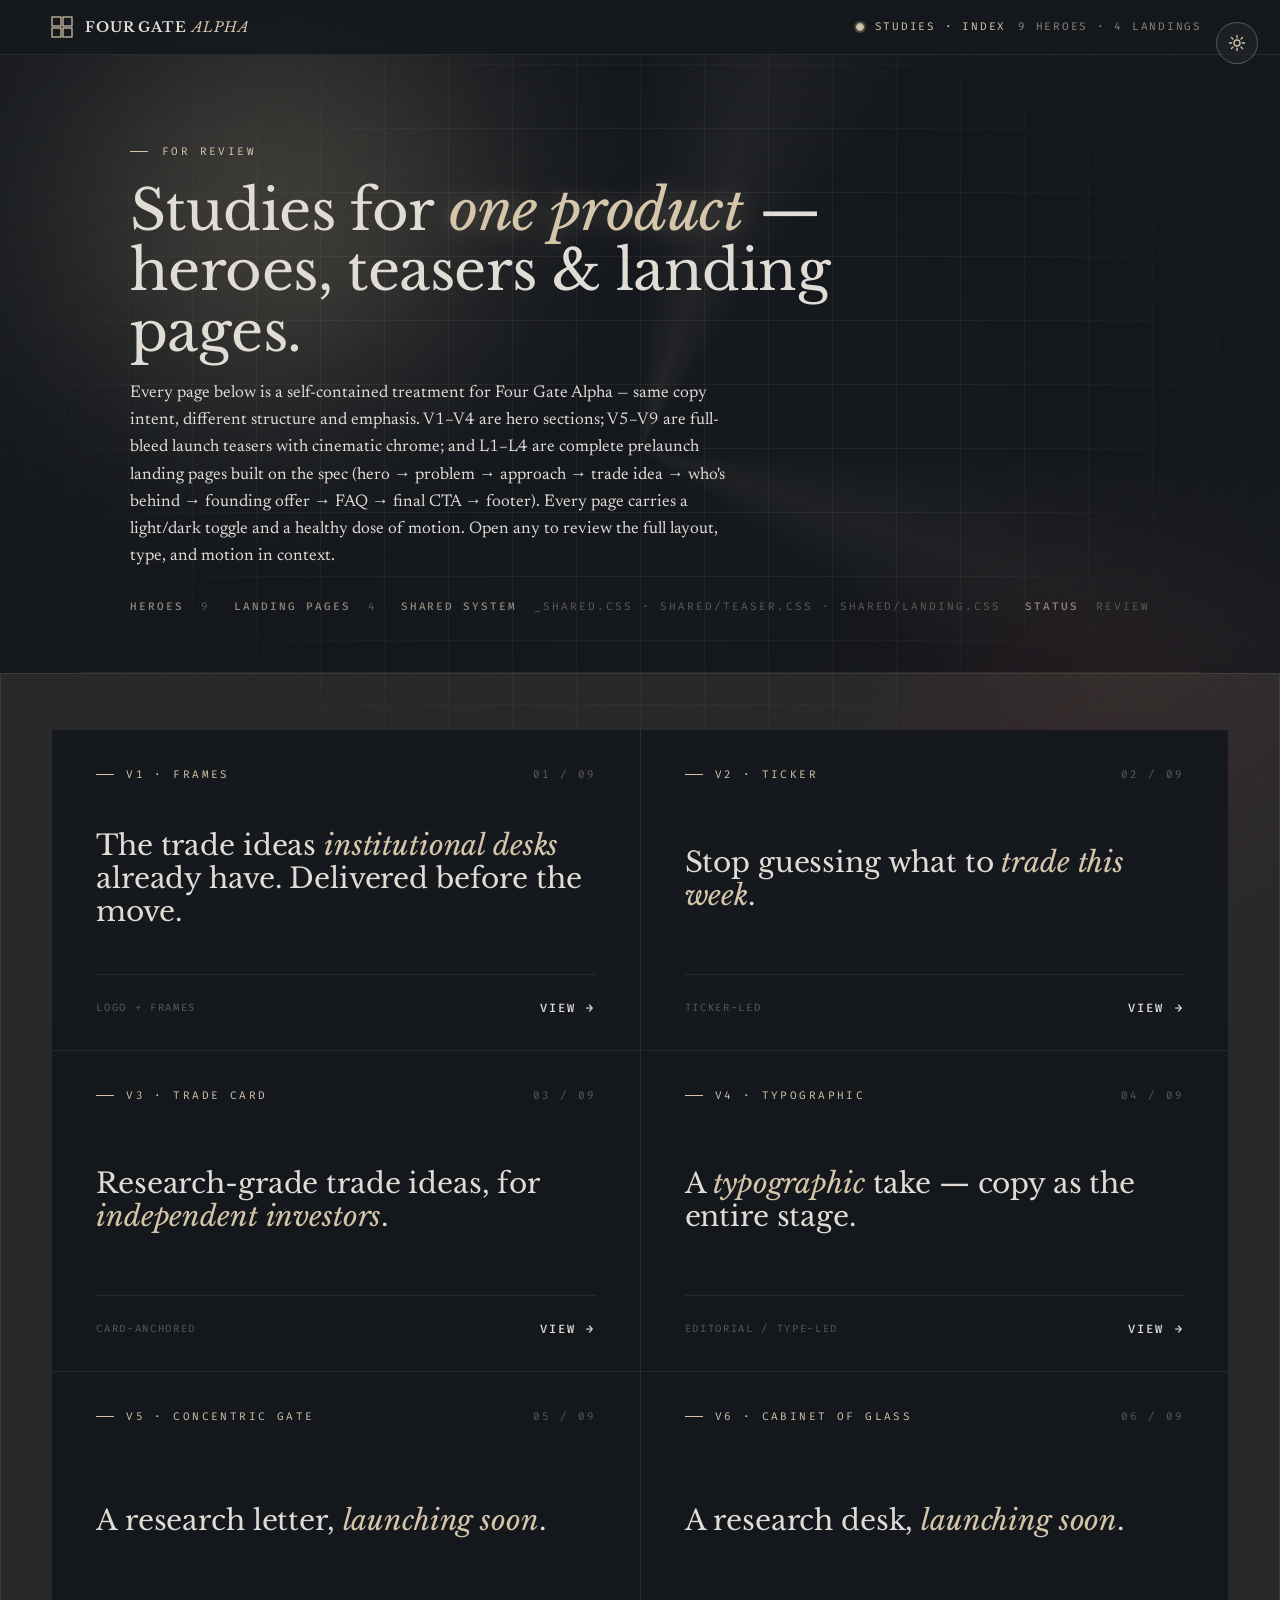
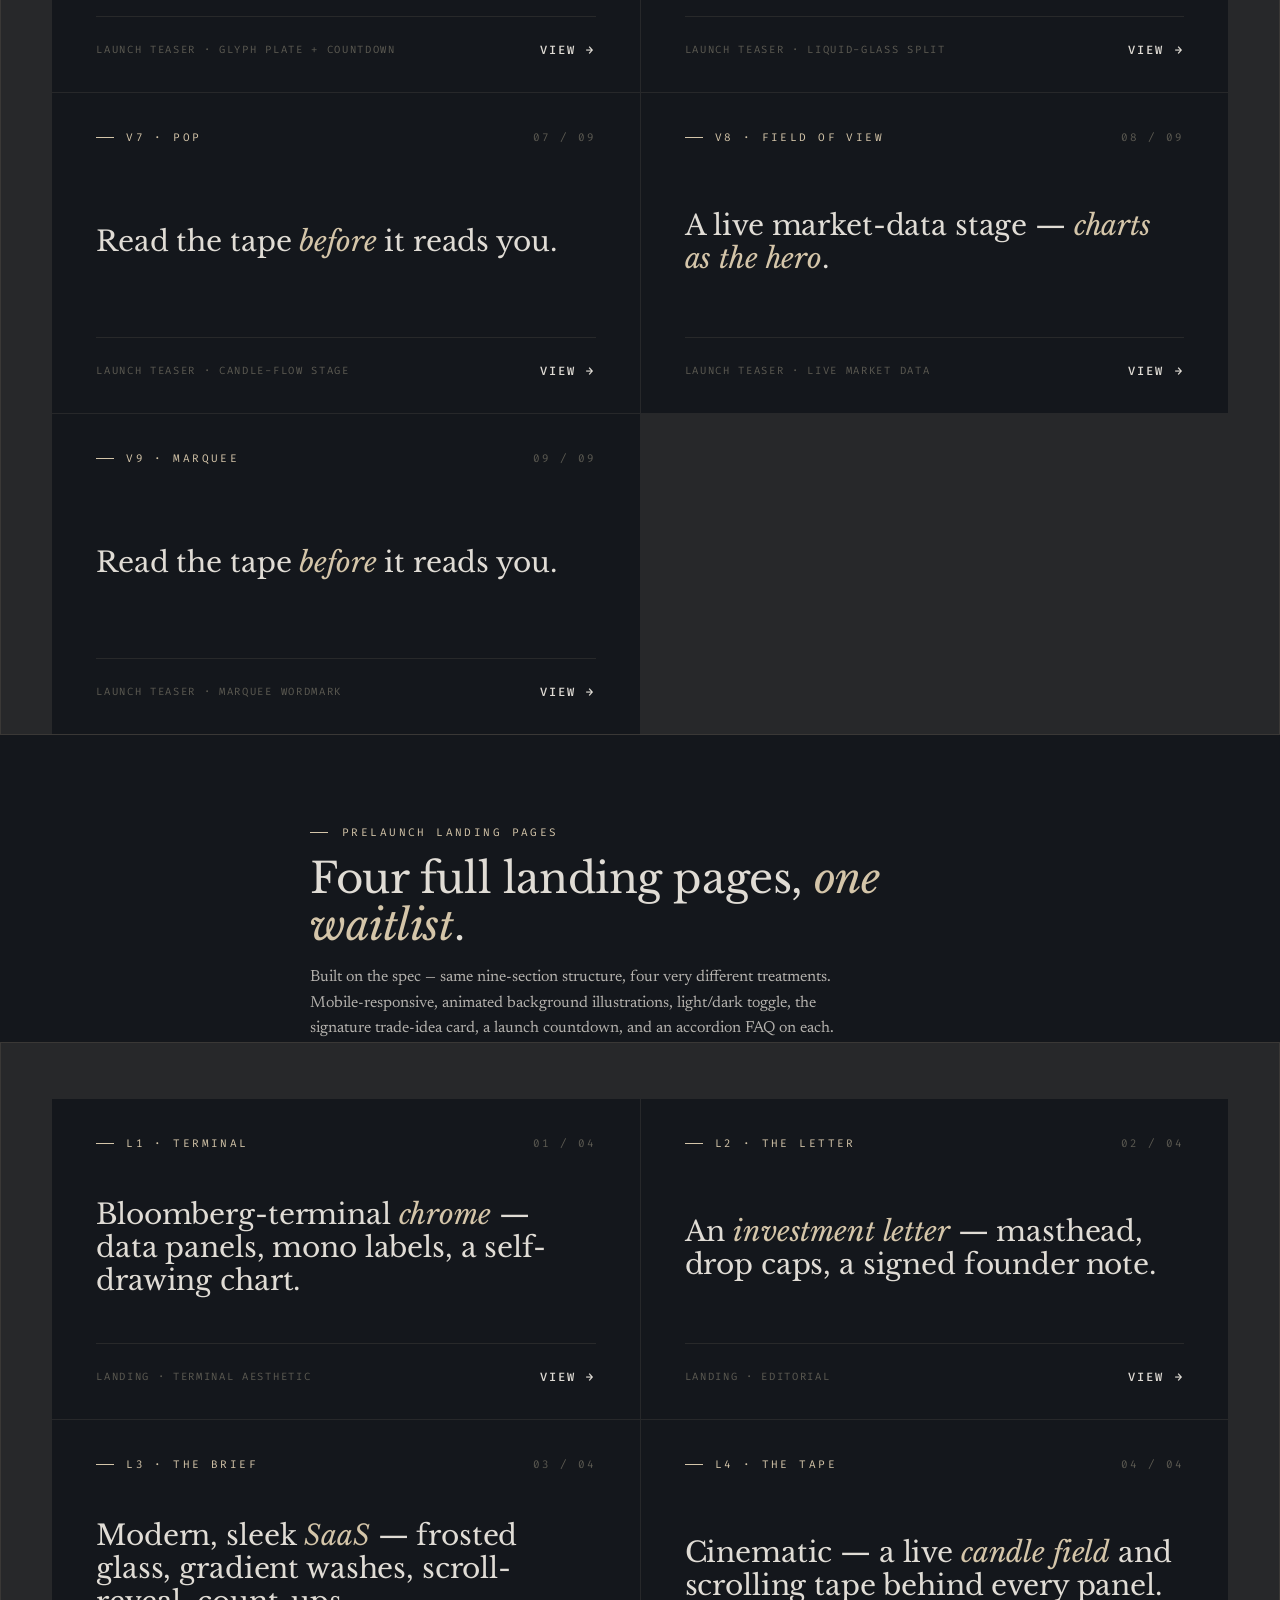
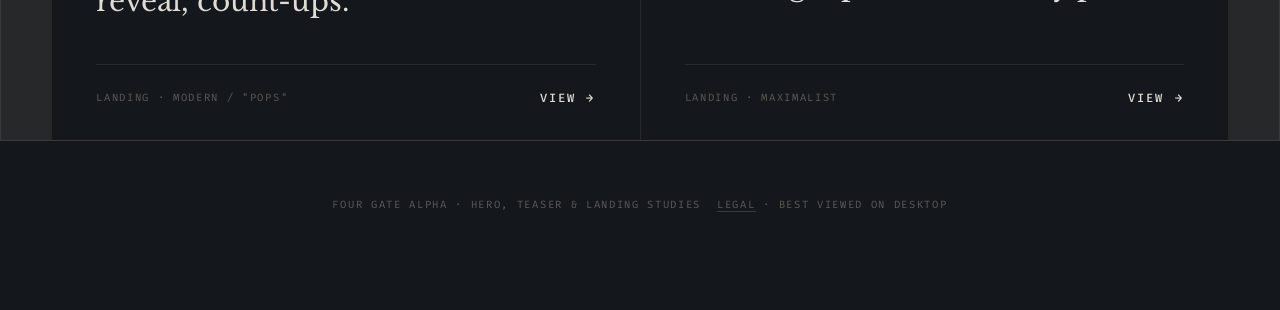
==== commit 46386775: "Add 4 prelaunch landing-page treatments + shared landing layer - shared/landing.css: component layer" ====
--- a/index.html
+++ b/index.html
@@ -3,10 +3,10 @@
   <head>
     <meta charset="utf-8" />
     <meta name="viewport" content="width=device-width, initial-scale=1" />
-    <title>Hero & Teaser Variations — Four Gate Alpha</title>
+    <title>Studies — Four Gate Alpha</title>
     <meta
       name="description"
-      content="Nine hero and launch-teaser variations for Four Gate Alpha. Open each to review."
+      content="Four Gate Alpha — nine hero & launch-teaser variations plus four prelaunch landing-page treatments. Open any to review."
     />
 
     <link rel="preconnect" href="https://fonts.googleapis.com" />
@@ -96,6 +96,38 @@
         .grid {
           grid-template-columns: 1fr;
         }
+      }
+
+      .grid-divider {
+        max-width: var(--container);
+        margin: clamp(56px, 9vh, 100px) auto 0;
+        padding: 0 var(--gutter);
+        position: relative;
+        z-index: 1;
+      }
+      .grid-divider .eyebrow {
+        margin-bottom: 14px;
+      }
+      .grid-divider h2 {
+        font-family: var(--display);
+        font-weight: 400;
+        font-size: clamp(26px, 3.6vw, 42px);
+        line-height: 1.12;
+        letter-spacing: -0.01em;
+        margin: 0 0 16px;
+        max-width: 22ch;
+        color: var(--text);
+      }
+      .grid-divider h2 em {
+        font-style: italic;
+        color: var(--accent);
+      }
+      .grid-divider p {
+        max-width: 60ch;
+        color: var(--text);
+        opacity: 0.78;
+        font-size: 16px;
+        margin: 0;
       }
 
       .card {
@@ -344,8 +376,8 @@
           </div>
           <div class="meta">
             <span class="dot" aria-hidden="true"></span>
-            <span class="label">Hero · Index</span>
-            <span class="hide-mobile">9 variations</span>
+            <span class="label">Studies · Index</span>
+            <span class="hide-mobile">9 heroes · 4 landings</span>
           </div>
         </div>
       </header>
@@ -355,21 +387,25 @@
           ><span class="pip"></span>For review</span
         >
         <h1 class="reveal d2">
-          Nine hero &amp; teaser studies, <em class="glow">one product</em>.
+          Studies for <em class="glow">one product</em> — heroes, teasers &amp;
+          landing pages.
         </h1>
         <p class="reveal d3">
-          Each page below is a self-contained treatment for Four Gate Alpha —
+          Every page below is a self-contained treatment for Four Gate Alpha —
           same copy intent, different structure and emphasis. V1–V4 are hero
-          sections; V5–V9 are full-bleed launch teasers with cinematic chrome
-          and a countdown. Every page now carries a light/dark toggle and a
-          heavier dose of motion. Open any to review the full layout, type, and
-          motion in context.
+          sections; V5–V9 are full-bleed launch teasers with cinematic chrome;
+          and L1–L4 are complete prelaunch landing pages built on the spec (hero
+          → problem → approach → trade idea → who's behind → founding offer →
+          FAQ → final CTA → footer). Every page carries a light/dark toggle and
+          a healthy dose of motion. Open any to review the full layout, type,
+          and motion in context.
         </p>
         <div class="meta-row reveal d4">
-          <span><strong>Variants</strong> 9</span>
+          <span><strong>Heroes</strong> 9</span>
+          <span><strong>Landing pages</strong> 4</span>
           <span
-            ><strong>Shared system</strong> _shared.css ·
-            shared/teaser.css</span
+            ><strong>Shared system</strong> _shared.css · shared/teaser.css ·
+            shared/landing.css</span
           >
           <span><strong>Status</strong> Review</span>
         </div>
@@ -532,9 +568,96 @@
         </a>
       </main>
 
+      <section class="grid-divider">
+        <span class="eyebrow"
+          ><span class="pip"></span>Prelaunch landing pages</span
+        >
+        <h2>Four full landing pages, <em>one waitlist</em>.</h2>
+        <p>
+          Built on the spec — same nine-section structure, four very different
+          treatments. Mobile-responsive, animated background illustrations,
+          light/dark toggle, the signature trade-idea card, a launch countdown,
+          and an accordion FAQ on each.
+        </p>
+      </section>
+
+      <main class="grid" aria-label="Prelaunch landing pages">
+        <a class="card" href="landing-v1.html">
+          <div class="card-head">
+            <span class="card-tag"><span class="pip"></span>L1 · Terminal</span>
+            <span class="card-num">01 / 04</span>
+          </div>
+          <h2 class="card-title">
+            Bloomberg-terminal <em>chrome</em> — data panels, mono labels, a
+            self-drawing chart.
+          </h2>
+          <div class="card-foot">
+            <span class="card-note">Landing · terminal aesthetic</span>
+            <span class="card-cta"
+              >View<span class="arrow" aria-hidden="true">→</span></span
+            >
+          </div>
+        </a>
+
+        <a class="card" href="landing-v2.html">
+          <div class="card-head">
+            <span class="card-tag"
+              ><span class="pip"></span>L2 · The Letter</span
+            >
+            <span class="card-num">02 / 04</span>
+          </div>
+          <h2 class="card-title">
+            An <em>investment letter</em> — masthead, drop caps, a signed
+            founder note.
+          </h2>
+          <div class="card-foot">
+            <span class="card-note">Landing · editorial</span>
+            <span class="card-cta"
+              >View<span class="arrow" aria-hidden="true">→</span></span
+            >
+          </div>
+        </a>
+
+        <a class="card" href="landing-v3.html">
+          <div class="card-head">
+            <span class="card-tag"
+              ><span class="pip"></span>L3 · The Brief</span
+            >
+            <span class="card-num">03 / 04</span>
+          </div>
+          <h2 class="card-title">
+            Modern, sleek <em>SaaS</em> — frosted glass, gradient washes,
+            scroll-reveal, count-ups.
+          </h2>
+          <div class="card-foot">
+            <span class="card-note">Landing · modern / "pops"</span>
+            <span class="card-cta"
+              >View<span class="arrow" aria-hidden="true">→</span></span
+            >
+          </div>
+        </a>
+
+        <a class="card" href="landing-v4.html">
+          <div class="card-head">
+            <span class="card-tag"><span class="pip"></span>L4 · The Tape</span>
+            <span class="card-num">04 / 04</span>
+          </div>
+          <h2 class="card-title">
+            Cinematic — a live <em>candle field</em> and scrolling tape behind
+            every panel.
+          </h2>
+          <div class="card-foot">
+            <span class="card-note">Landing · maximalist</span>
+            <span class="card-cta"
+              >View<span class="arrow" aria-hidden="true">→</span></span
+            >
+          </div>
+        </a>
+      </main>
+
       <footer class="footer">
-        <span>Four Gate Alpha · Hero &amp; teaser studies</span>
-        <span>Best viewed on desktop</span>
+        <span>Four Gate Alpha · Hero, teaser &amp; landing studies</span>
+        <span><a href="legal.html">Legal</a> · Best viewed on desktop</span>
       </footer>
     </div>
 
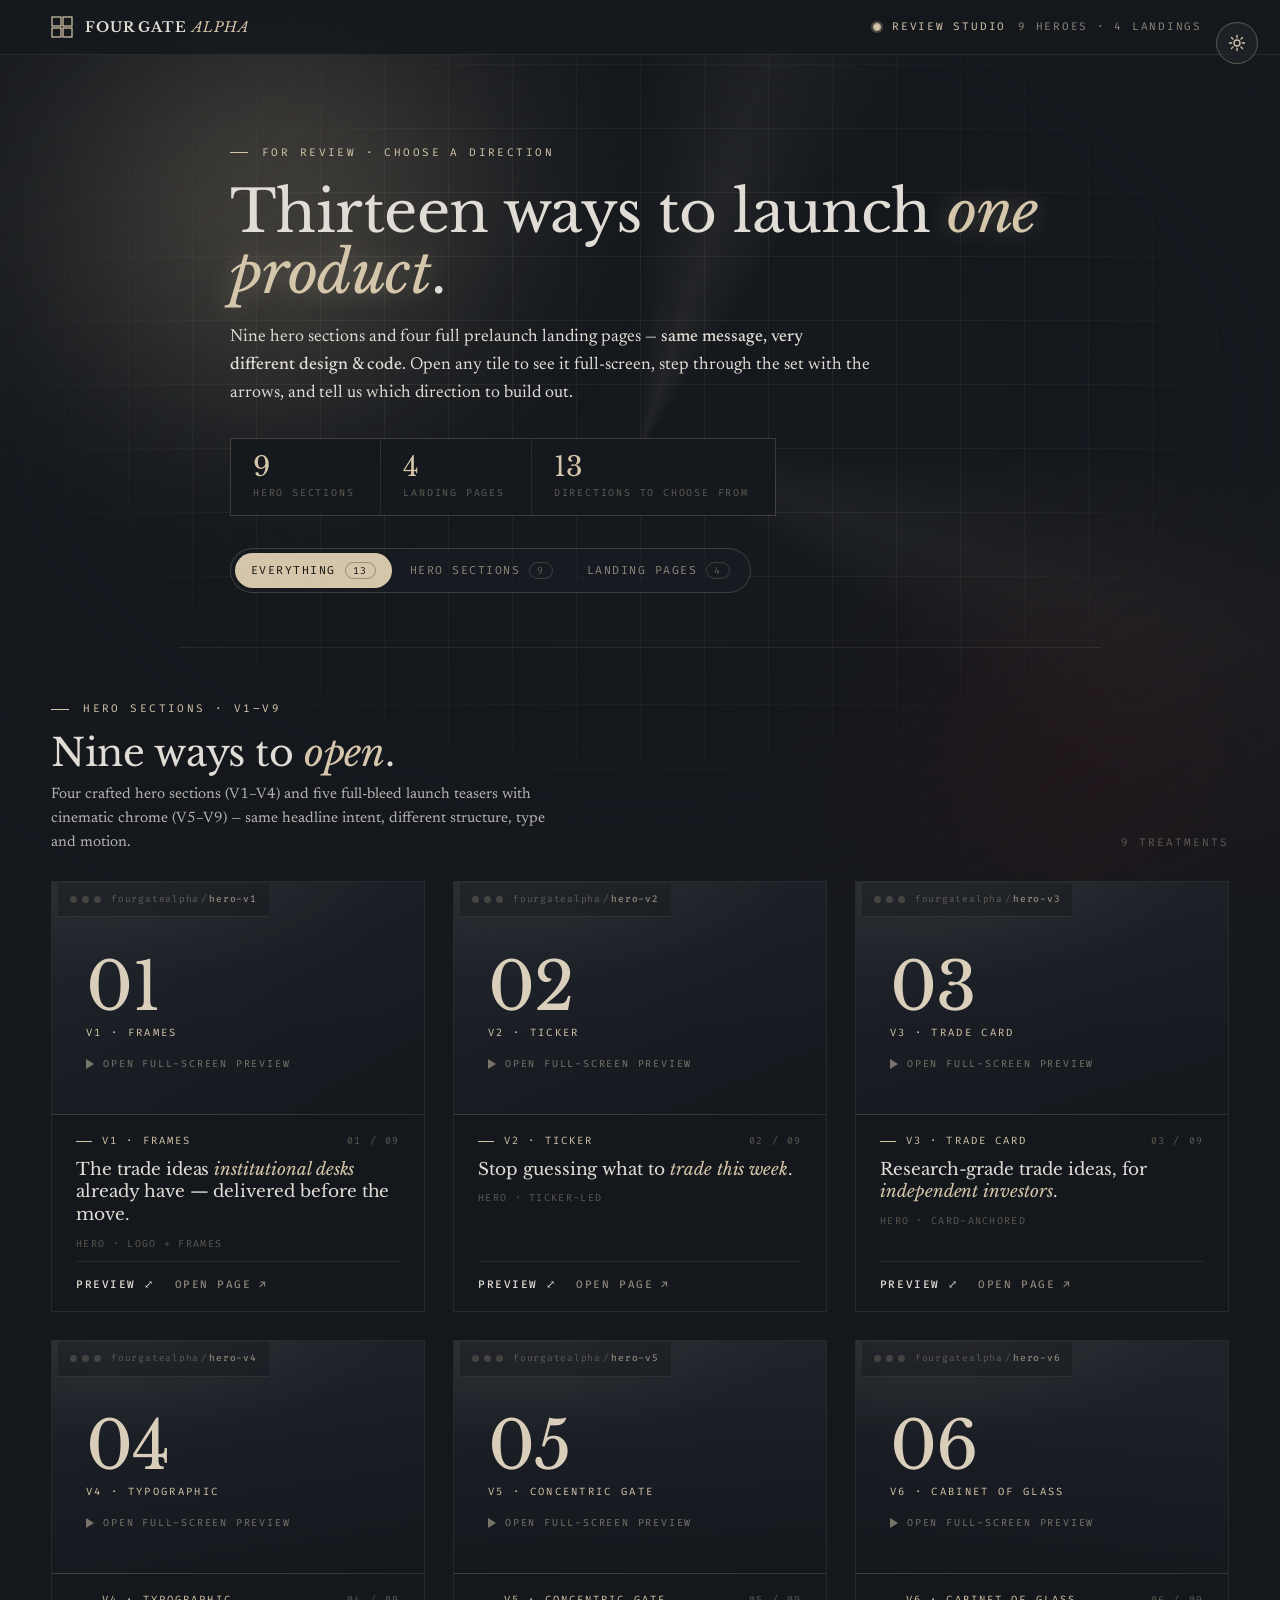
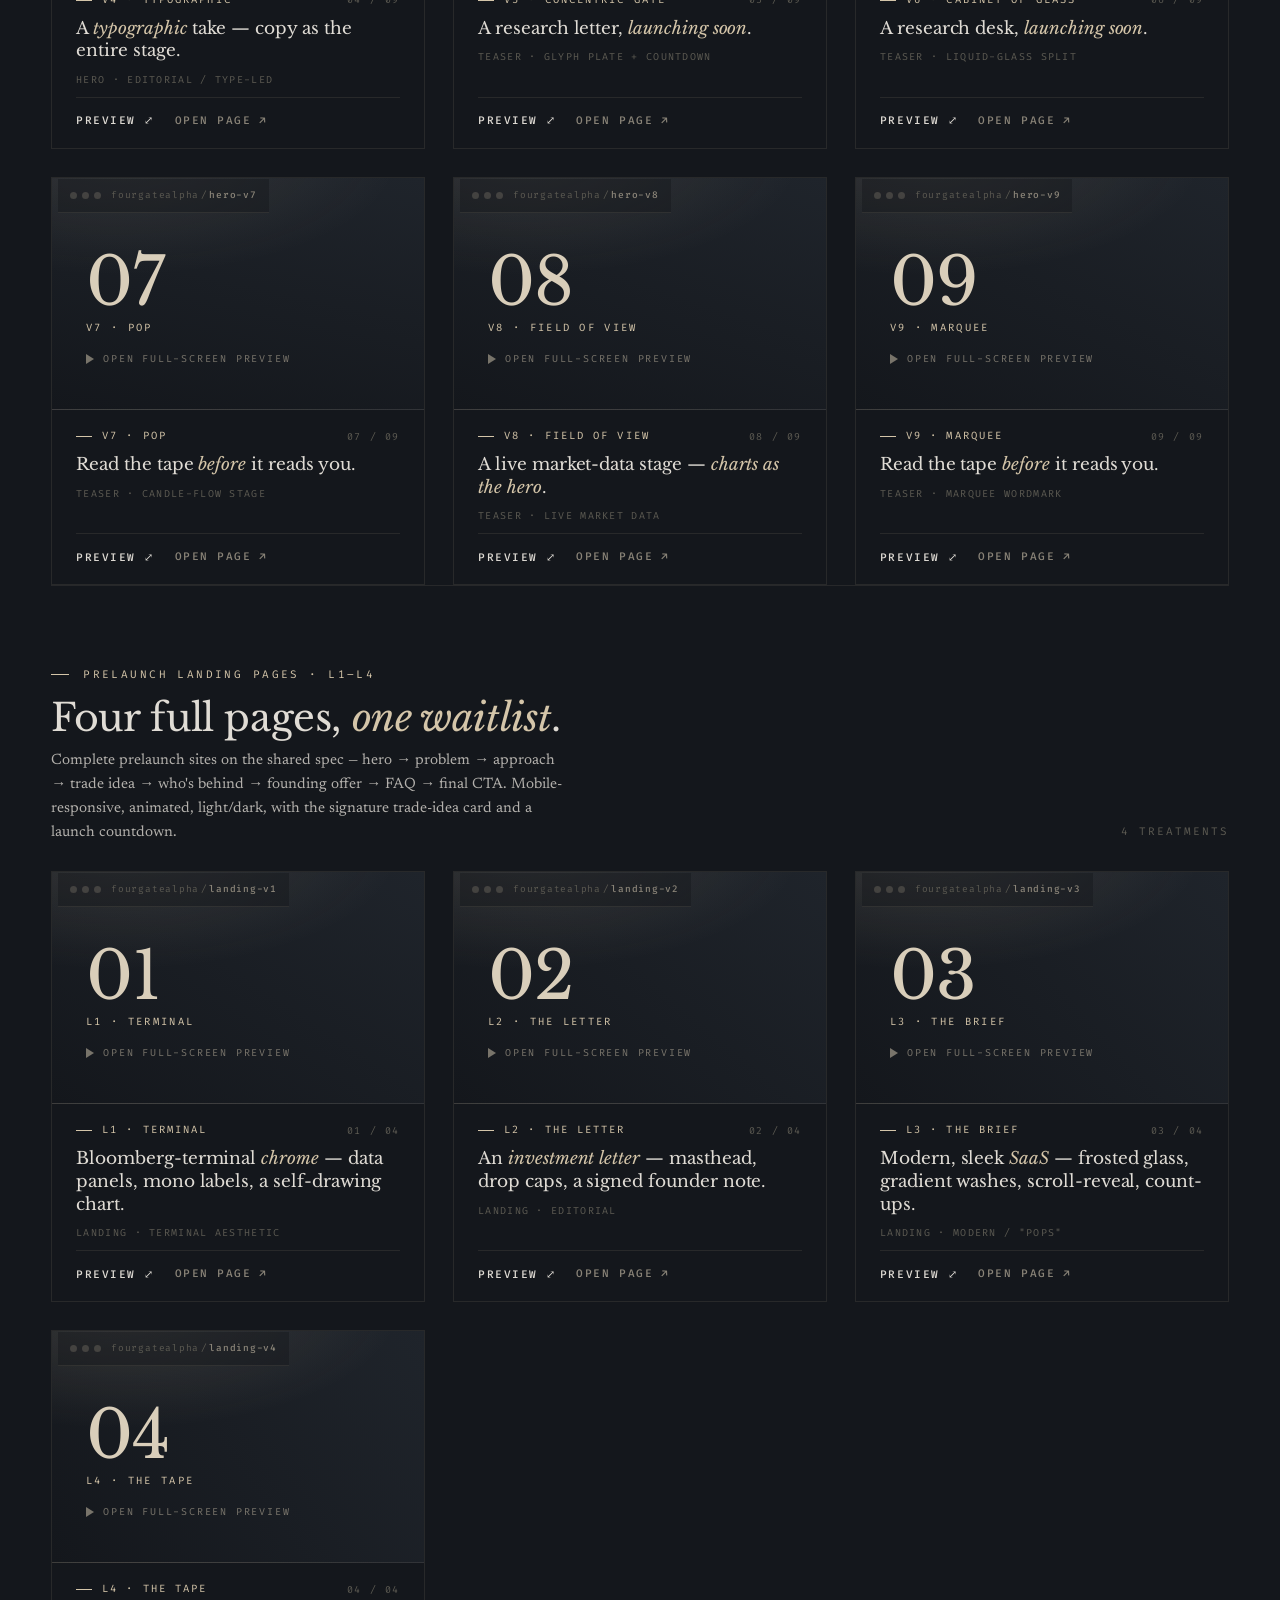
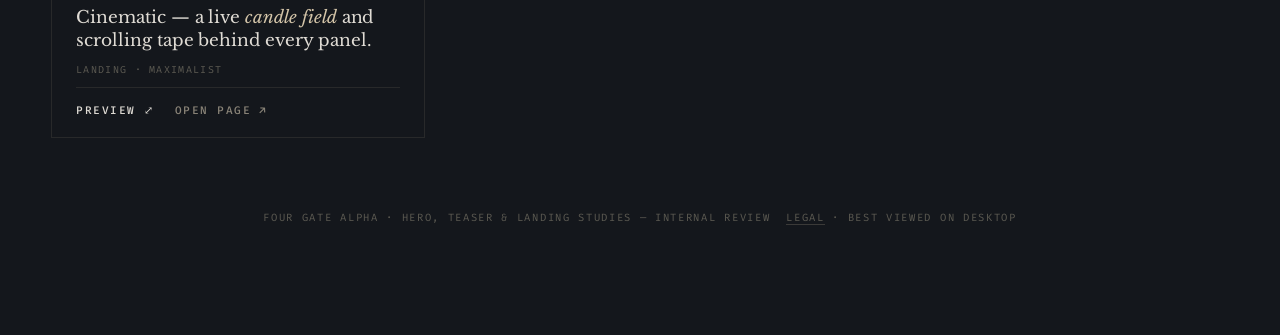
==== commit b9616c3c: "Rework index into a review studio; add background parallax to L2 & L4 - index.html: replace the stat" ====
--- a/index.html
+++ b/index.html
@@ -3,10 +3,10 @@
   <head>
     <meta charset="utf-8" />
     <meta name="viewport" content="width=device-width, initial-scale=1" />
-    <title>Studies — Four Gate Alpha</title>
+    <title>Pick a direction — Four Gate Alpha</title>
     <meta
       name="description"
-      content="Four Gate Alpha — nine hero & launch-teaser variations plus four prelaunch landing-page treatments. Open any to review."
+      content="Four Gate Alpha — review studio. Nine hero / launch-teaser treatments and four full prelaunch landing pages. Open each, step through them, choose a direction."
     />
 
     <link rel="preconnect" href="https://fonts.googleapis.com" />
@@ -27,283 +27,504 @@
     </script>
 
     <style>
-      .index-page {
-        padding: 0 0 96px;
-      }
-
+      /* ===================================================================
+         REVIEW STUDIO — index of every hero / teaser / landing treatment.
+         Perf note: the grid tiles are lightweight CSS "posters" (no iframes).
+         Exactly ONE live iframe ever exists at a time — the one in the
+         full-screen viewer that opens on click. That keeps the page smooth.
+         Built on _shared.css tokens.
+         =================================================================== */
+      .studio {
+        padding: 0 0 clamp(72px, 12vh, 130px);
+      }
       .topbar-inner .meta .label {
         color: var(--accent);
       }
 
-      .index-hero {
+      /* ---- hero / intro ---------------------------------------------- */
+      .studio-hero {
         max-width: var(--container);
         margin: 0 auto;
-        padding: 80px var(--gutter) 56px;
+        padding: clamp(56px, 9vh, 92px) var(--gutter) clamp(40px, 6vh, 56px);
         border-bottom: 1px solid var(--hairline);
         position: relative;
         z-index: 1;
       }
-      .index-hero h1 {
+      .studio-hero h1 {
         font-family: var(--display);
         font-weight: 400;
-        font-size: clamp(34px, 5.2vw, 56px);
-        line-height: 1.08;
+        font-size: clamp(34px, 5.4vw, 58px);
+        line-height: 1.06;
         letter-spacing: -0.01em;
         margin: 18px 0 18px;
-        max-width: 22ch;
-      }
-      .index-hero h1 em {
+        max-width: 20ch;
+      }
+      .studio-hero h1 em {
         font-style: italic;
         color: var(--accent);
       }
-      .index-hero p {
-        max-width: 60ch;
+      .studio-hero .lede {
+        max-width: 64ch;
+        font-size: 17.5px;
+        line-height: 1.62;
         color: var(--text);
+        opacity: 0.8;
+        margin: 0;
+      }
+      .studio-hero .lede strong {
+        color: var(--text);
+        opacity: 1;
+        font-weight: 500;
+      }
+
+      .stat-strip {
+        display: flex;
+        flex-wrap: wrap;
+        gap: 1px;
+        margin-top: 30px;
+        background: var(--hairline);
+        border: 1px solid var(--hairline);
+        width: max-content;
+        max-width: 100%;
+      }
+      .stat {
+        background: var(--ink);
+        padding: 14px 26px 14px 22px;
+        display: flex;
+        flex-direction: column;
+        gap: 5px;
+        min-width: 132px;
+      }
+      .stat .n {
+        font-family: var(--display);
+        font-size: 27px;
+        line-height: 1;
+        color: var(--accent);
+      }
+      .stat .k {
+        font-family: var(--mono);
+        font-size: 10px;
+        letter-spacing: 0.18em;
+        text-transform: uppercase;
+        color: var(--text-faint);
+      }
+
+      /* ---- segmented filter ------------------------------------------ */
+      .seg {
+        display: inline-flex;
+        flex-wrap: wrap;
+        margin-top: 32px;
+        padding: 4px;
+        gap: 2px;
+        border: 1px solid var(--hairline-strong);
+        background: color-mix(in srgb, var(--ink-2) 60%, transparent);
+        border-radius: 999px;
+      }
+      .seg-btn {
+        font-family: var(--mono);
+        font-size: 11.5px;
+        letter-spacing: 0.13em;
+        text-transform: uppercase;
+        color: var(--text-dim);
+        background: transparent;
+        border: 0;
+        cursor: pointer;
+        padding: 9px 16px;
+        border-radius: 999px;
+        display: inline-flex;
+        align-items: center;
+        gap: 9px;
+        transition:
+          color 0.18s ease,
+          background 0.2s ease;
+      }
+      .seg-btn .c {
+        font-family: var(--mono);
+        font-size: 10px;
+        color: var(--text-faint);
+        border: 1px solid var(--hairline-strong);
+        border-radius: 999px;
+        padding: 1px 7px;
+        transition:
+          color 0.18s ease,
+          border-color 0.18s ease;
+      }
+      .seg-btn:hover {
+        color: var(--text);
+      }
+      .seg-btn.is-active {
+        color: var(--burnt-umber);
+        background: var(--accent);
+      }
+      .seg-btn.is-active .c {
+        color: var(--burnt-umber);
+        border-color: color-mix(in srgb, var(--burnt-umber) 32%, transparent);
+      }
+
+      /* ---- tracks ----------------------------------------------------- */
+      .track {
+        max-width: var(--container);
+        margin: 0 auto;
+        padding: 0 var(--gutter);
+        position: relative;
+        z-index: 1;
+      }
+      .track[hidden] {
+        display: none;
+      }
+      .track-head {
+        padding: clamp(48px, 8vh, 76px) 0 26px;
+        border-top: 1px solid var(--hairline);
+        display: flex;
+        align-items: flex-end;
+        justify-content: space-between;
+        gap: 24px;
+        flex-wrap: wrap;
+      }
+      #track-hero .track-head {
+        border-top: 0;
+        padding-top: clamp(36px, 5vh, 52px);
+      }
+      .track-head h2 {
+        font-family: var(--display);
+        font-weight: 400;
+        font-size: clamp(24px, 3.4vw, 38px);
+        line-height: 1.12;
+        letter-spacing: -0.01em;
+        margin: 12px 0 0;
+        color: var(--text);
+      }
+      .track-head h2 em {
+        font-style: italic;
+        color: var(--accent);
+      }
+      .track-head p {
+        max-width: 58ch;
+        font-size: 15px;
+        line-height: 1.6;
         opacity: 0.78;
-        font-size: 17px;
-        margin: 0;
-      }
-      .index-hero .meta-row {
-        display: flex;
-        flex-wrap: wrap;
-        gap: 24px;
-        margin-top: 28px;
+        margin: 9px 0 0;
+      }
+      .track-head .ct {
         font-family: var(--mono);
         font-size: 11px;
         letter-spacing: 0.18em;
         text-transform: uppercase;
         color: var(--text-faint);
-      }
-      .index-hero .meta-row span strong {
-        color: var(--text-dim);
-        font-weight: 500;
-        margin-right: 8px;
-      }
-
-      .grid {
-        max-width: var(--container);
-        margin: 0 auto;
-        padding: 56px var(--gutter) 0;
+        white-space: nowrap;
+        padding-bottom: 4px;
+      }
+
+      /* ---- gallery + poster tiles ------------------------------------ */
+      .gallery {
         display: grid;
-        grid-template-columns: repeat(2, minmax(0, 1fr));
-        gap: 1px;
-        background: var(--hairline);
+        grid-template-columns: repeat(auto-fill, minmax(330px, 1fr));
+        gap: clamp(18px, 2.2vw, 28px);
+      }
+      @media (max-width: 720px) {
+        .gallery {
+          grid-template-columns: 1fr;
+        }
+      }
+
+      .preview {
+        display: flex;
+        flex-direction: column;
+        background: var(--ink);
         border: 1px solid var(--hairline);
         position: relative;
-        z-index: 1;
-      }
-      @media (max-width: 820px) {
-        .grid {
-          grid-template-columns: 1fr;
-        }
-      }
-
-      .grid-divider {
-        max-width: var(--container);
-        margin: clamp(56px, 9vh, 100px) auto 0;
-        padding: 0 var(--gutter);
+        transition:
+          transform 0.3s cubic-bezier(0.2, 0.7, 0.2, 1),
+          border-color 0.25s ease,
+          box-shadow 0.3s ease;
+        animation: tileIn 0.5s ease backwards;
+      }
+      .preview:hover {
+        transform: translateY(-4px);
+        border-color: color-mix(in srgb, var(--accent) 32%, transparent);
+        box-shadow:
+          0 22px 48px rgba(0, 0, 0, 0.32),
+          0 0 36px color-mix(in srgb, var(--accent) 9%, transparent);
+        z-index: 2;
+      }
+      @keyframes tileIn {
+        from {
+          opacity: 0;
+          transform: translateY(16px);
+        }
+      }
+      .gallery .preview:nth-child(1) {
+        animation-delay: 0.02s;
+      }
+      .gallery .preview:nth-child(2) {
+        animation-delay: 0.06s;
+      }
+      .gallery .preview:nth-child(3) {
+        animation-delay: 0.1s;
+      }
+      .gallery .preview:nth-child(4) {
+        animation-delay: 0.14s;
+      }
+      .gallery .preview:nth-child(5) {
+        animation-delay: 0.18s;
+      }
+      .gallery .preview:nth-child(6) {
+        animation-delay: 0.22s;
+      }
+      .gallery .preview:nth-child(7) {
+        animation-delay: 0.26s;
+      }
+      .gallery .preview:nth-child(8) {
+        animation-delay: 0.3s;
+      }
+      .gallery .preview:nth-child(9) {
+        animation-delay: 0.34s;
+      }
+
+      /* the clickable "page poster" — pure CSS, no iframe */
+      .vp {
         position: relative;
-        z-index: 1;
-      }
-      .grid-divider .eyebrow {
-        margin-bottom: 14px;
-      }
-      .grid-divider h2 {
-        font-family: var(--display);
-        font-weight: 400;
-        font-size: clamp(26px, 3.6vw, 42px);
-        line-height: 1.12;
-        letter-spacing: -0.01em;
-        margin: 0 0 16px;
-        max-width: 22ch;
-        color: var(--text);
-      }
-      .grid-divider h2 em {
-        font-style: italic;
-        color: var(--accent);
-      }
-      .grid-divider p {
-        max-width: 60ch;
-        color: var(--text);
-        opacity: 0.78;
-        font-size: 16px;
-        margin: 0;
-      }
-
-      .card {
+        aspect-ratio: 16 / 10;
+        overflow: hidden;
+        cursor: pointer;
+        border-bottom: 1px solid var(--hairline);
+        background:
+          radial-gradient(
+            130% 90% at 18% -10%,
+            color-mix(
+              in srgb,
+              var(--accent) calc(8% + var(--i, 0) * 0.7%),
+              transparent
+            ),
+            transparent 58%
+          ),
+          linear-gradient(
+            calc(150deg + var(--i, 0) * 7deg),
+            var(--ink-3),
+            var(--ink)
+          );
         display: flex;
         flex-direction: column;
-        justify-content: space-between;
-        gap: 36px;
-        background: var(--ink);
-        padding: 36px clamp(24px, 3.5vw, 44px) 32px;
-        min-height: 320px;
-        position: relative;
-        overflow: hidden;
-        transition:
-          background 0.25s ease,
-          transform 0.3s cubic-bezier(0.2, 0.7, 0.2, 1),
-          box-shadow 0.3s ease;
-        animation: cardIn 0.66s cubic-bezier(0.2, 0.7, 0.2, 1) backwards;
-      }
-      /* diagonal light sweep on hover */
-      .card::after {
+        text-align: left;
+        width: 100%;
+        font: inherit;
+        color: inherit;
+        appearance: none;
+        border-left: 0;
+        border-right: 0;
+        border-top: 0;
+      }
+      .vp::after {
         content: "";
         position: absolute;
         inset: 0;
         pointer-events: none;
-        mix-blend-mode: screen;
-        background: linear-gradient(
-          115deg,
-          transparent 36%,
-          color-mix(in srgb, var(--accent) 14%, transparent) 50%,
-          transparent 64%
-        );
-        transform: translateX(-110%);
-        transition: transform 0.75s cubic-bezier(0.4, 0, 0.2, 1);
-      }
-      :root[data-theme="light"] .card::after {
-        mix-blend-mode: multiply;
-      }
-      .card:hover {
-        background: var(--ink-2);
-        transform: translateY(-6px);
-        box-shadow:
-          0 26px 60px rgba(0, 0, 0, 0.34),
-          inset 0 0 0 1px color-mix(in srgb, var(--accent) 32%, transparent),
-          0 0 44px color-mix(in srgb, var(--accent) 12%, transparent);
-        z-index: 2;
-      }
-      .card:hover::after {
-        transform: translateX(110%);
-      }
-      .card:hover .card-cta {
-        color: var(--accent);
-      }
-      .card:hover .card-cta .arrow {
-        transform: translateX(5px);
-      }
-      .card:hover .card-tag .pip {
-        width: 34px;
-      }
-      .card:hover .card-title em {
-        text-shadow: 0 0 24px color-mix(in srgb, var(--accent) 38%, transparent);
-      }
-      @keyframes cardIn {
-        from {
-          opacity: 0;
-          transform: translateY(30px) scale(0.985);
-        }
-      }
-      .grid > .card:nth-child(1) {
-        animation-delay: 0.04s;
-      }
-      .grid > .card:nth-child(2) {
-        animation-delay: 0.1s;
-      }
-      .grid > .card:nth-child(3) {
-        animation-delay: 0.16s;
-      }
-      .grid > .card:nth-child(4) {
-        animation-delay: 0.22s;
-      }
-      .grid > .card:nth-child(5) {
-        animation-delay: 0.28s;
-      }
-      .grid > .card:nth-child(6) {
-        animation-delay: 0.34s;
-      }
-      .grid > .card:nth-child(7) {
-        animation-delay: 0.4s;
-      }
-      .grid > .card:nth-child(8) {
-        animation-delay: 0.46s;
-      }
-      .grid > .card:nth-child(9) {
-        animation-delay: 0.52s;
-      }
-
-      .card-head {
-        display: flex;
-        align-items: center;
-        justify-content: space-between;
-        gap: 16px;
-      }
-      .card-tag {
-        font-family: var(--mono);
-        font-size: 11px;
+        background: color-mix(in srgb, var(--accent) 9%, transparent);
+        opacity: 0;
+        transition: opacity 0.22s ease;
+      }
+      .vp:hover::after {
+        opacity: 1;
+      }
+      .vp:focus-visible {
+        outline: 2px solid var(--accent);
+        outline-offset: -2px;
+      }
+      .vp-chrome {
+        flex: 0 0 auto;
+        display: flex;
+        align-items: center;
+        gap: 10px;
+        padding: 9px 12px;
+        border-bottom: 1px solid var(--hairline);
+        font-family: var(--mono);
+        font-size: 9.5px;
+        letter-spacing: 0.08em;
+        color: var(--text-faint);
+        background: color-mix(in srgb, var(--ink) 45%, transparent);
+      }
+      .vp-dots {
+        display: inline-flex;
+        gap: 5px;
+        flex: 0 0 auto;
+      }
+      .vp-dots i {
+        width: 7px;
+        height: 7px;
+        border-radius: 50%;
+        background: var(--hairline-strong);
+        display: inline-block;
+      }
+      .vp-url {
+        overflow: hidden;
+        text-overflow: ellipsis;
+        white-space: nowrap;
+      }
+      .vp-url b {
+        color: var(--text-dim);
+        font-weight: 500;
+      }
+      .vp-body {
+        flex: 1;
+        display: flex;
+        flex-direction: column;
+        justify-content: center;
+        gap: 10px;
+        padding: 16px clamp(18px, 3vw, 28px);
+        min-height: 0;
+      }
+      .vp-num {
+        font-family: var(--display);
+        font-weight: 400;
+        font-size: clamp(40px, 8vw, 66px);
+        line-height: 0.85;
+        color: color-mix(in srgb, var(--accent) 62%, var(--text));
+        letter-spacing: -0.02em;
+      }
+      .vp-kicker {
+        font-family: var(--mono);
+        font-size: 10.5px;
         letter-spacing: 0.22em;
         text-transform: uppercase;
         color: var(--accent);
+      }
+      .vp-cue {
+        margin-top: 4px;
+        font-family: var(--mono);
+        font-size: 10px;
+        letter-spacing: 0.18em;
+        text-transform: uppercase;
+        color: var(--text-dim);
         display: inline-flex;
         align-items: center;
+        gap: 9px;
+        opacity: 0.85;
+        transition:
+          color 0.2s ease,
+          opacity 0.2s ease;
+      }
+      .vp-cue::before {
+        content: "";
+        width: 0;
+        height: 0;
+        border-left: 8px solid currentColor;
+        border-top: 5px solid transparent;
+        border-bottom: 5px solid transparent;
+      }
+      .vp:hover .vp-cue {
+        color: var(--accent);
+        opacity: 1;
+      }
+
+      .preview-info {
+        padding: 18px clamp(18px, 2vw, 24px) 18px;
+        display: flex;
+        flex-direction: column;
+        gap: 9px;
+        flex: 1;
+      }
+      .preview-info-top {
+        display: flex;
+        align-items: center;
+        justify-content: space-between;
         gap: 12px;
       }
-      .card-tag .pip {
-        width: 18px;
+      .preview-tag {
+        font-family: var(--mono);
+        font-size: 10.5px;
+        letter-spacing: 0.2em;
+        text-transform: uppercase;
+        color: var(--accent);
+        display: inline-flex;
+        align-items: center;
+        gap: 10px;
+      }
+      .preview-tag .pip {
+        width: 16px;
         height: 1px;
         background: var(--accent);
         display: inline-block;
         transition: width 0.3s cubic-bezier(0.2, 0.7, 0.2, 1);
       }
-      .card-num {
-        font-family: var(--mono);
-        font-size: 11px;
-        letter-spacing: 0.18em;
+      .preview:hover .preview-tag .pip {
+        width: 28px;
+      }
+      .preview-num {
+        font-family: var(--mono);
+        font-size: 10px;
+        letter-spacing: 0.16em;
         color: var(--text-faint);
       }
-
-      .card-title {
+      .preview-title {
         font-family: var(--display);
         font-weight: 400;
-        font-size: clamp(22px, 2.4vw, 28px);
-        line-height: 1.18;
-        letter-spacing: -0.005em;
+        font-size: 17px;
+        line-height: 1.34;
+        letter-spacing: -0.003em;
         margin: 0;
         color: var(--text);
       }
-      .card-title em {
+      .preview-title em {
         font-style: italic;
         color: var(--accent);
-        transition: text-shadow 0.3s ease;
-      }
-
-      .card-foot {
-        display: flex;
-        align-items: center;
-        justify-content: space-between;
-        gap: 16px;
-        padding-top: 24px;
-        border-top: 1px solid var(--hairline);
-      }
-      .card-note {
-        font-family: var(--mono);
-        font-size: 10.5px;
-        letter-spacing: 0.16em;
+      }
+      .preview-desc {
+        font-family: var(--mono);
+        font-size: 10px;
+        letter-spacing: 0.13em;
         text-transform: uppercase;
         color: var(--text-faint);
-      }
-      .card-cta {
-        font-family: var(--mono);
-        font-size: 12px;
+        margin: 0;
+      }
+      .preview-links {
+        margin-top: auto;
+        padding-top: 14px;
+        border-top: 1px solid var(--hairline);
+        display: flex;
+        align-items: center;
+        gap: 20px;
+      }
+      .plink {
+        font-family: var(--mono);
+        font-size: 11px;
         font-weight: 500;
-        letter-spacing: 0.18em;
+        letter-spacing: 0.14em;
         text-transform: uppercase;
         color: var(--text);
         display: inline-flex;
         align-items: center;
-        gap: 10px;
-        transition: color 0.2s ease;
-      }
-      .card-cta .arrow {
+        gap: 8px;
+        transition: color 0.18s ease;
+        background: transparent;
+        border: 0;
+        padding: 0;
+        cursor: pointer;
+      }
+      .plink .arrow {
         display: inline-block;
         transition: transform 0.2s ease;
       }
-
-      .footer {
+      .plink:hover {
+        color: var(--accent);
+      }
+      .plink:hover .arrow {
+        transform: translate(2px, -2px);
+      }
+      .plink.ghost {
+        color: var(--text-dim);
+      }
+      .plink.ghost:hover {
+        color: var(--accent);
+      }
+      .plink.ghost:hover .arrow {
+        transform: scale(1.12);
+      }
+
+      /* ---- footer ----------------------------------------------------- */
+      .studio-foot {
         max-width: var(--container);
         margin: 0 auto;
-        padding: 56px var(--gutter) 0;
+        padding: clamp(48px, 8vh, 72px) var(--gutter) 0;
         display: flex;
         justify-content: space-between;
         gap: 16px;
@@ -316,16 +537,227 @@
         position: relative;
         z-index: 1;
       }
-      .footer a {
+      .studio-foot a {
         border-bottom: 1px solid var(--hairline-strong);
       }
-      .footer a:hover {
+      .studio-foot a:hover {
         color: var(--text);
+      }
+
+      /* ---- full-screen viewer (the only live iframe) ----------------- */
+      .lb {
+        position: fixed;
+        inset: 0;
+        z-index: 500;
+        display: flex;
+        flex-direction: column;
+        background: color-mix(in srgb, var(--ink) 95%, transparent);
+        opacity: 0;
+        visibility: hidden;
+        transition:
+          opacity 0.22s ease,
+          visibility 0.22s;
+      }
+      .lb.is-open {
+        opacity: 1;
+        visibility: visible;
+      }
+      .lb-bar {
+        flex: 0 0 auto;
+        display: flex;
+        align-items: center;
+        gap: 16px;
+        padding: 13px clamp(14px, 3vw, 26px);
+        border-bottom: 1px solid var(--hairline);
+        background: var(--ink);
+      }
+      .lb-tag {
+        font-family: var(--mono);
+        font-size: 11px;
+        letter-spacing: 0.2em;
+        text-transform: uppercase;
+        color: var(--accent);
+        display: inline-flex;
+        align-items: center;
+        gap: 10px;
+        white-space: nowrap;
+      }
+      .lb-tag .pip {
+        width: 18px;
+        height: 1px;
+        background: var(--accent);
+        display: inline-block;
+      }
+      .lb-count {
+        font-family: var(--mono);
+        font-size: 11px;
+        letter-spacing: 0.16em;
+        color: var(--text-faint);
+        white-space: nowrap;
+      }
+      .lb-hint {
+        font-family: var(--mono);
+        font-size: 10px;
+        letter-spacing: 0.16em;
+        text-transform: uppercase;
+        color: var(--text-faint);
+        white-space: nowrap;
+      }
+      .lb-hint .k {
+        color: var(--text-dim);
+      }
+      .lb-spacer {
+        flex: 1;
+      }
+      .lb-open {
+        font-family: var(--mono);
+        font-size: 11px;
+        font-weight: 500;
+        letter-spacing: 0.14em;
+        text-transform: uppercase;
+        color: var(--text);
+        border: 1px solid var(--hairline-strong);
+        padding: 8px 15px;
+        border-radius: 999px;
+        display: inline-flex;
+        align-items: center;
+        gap: 8px;
+        white-space: nowrap;
+        transition:
+          color 0.18s ease,
+          background 0.18s ease,
+          border-color 0.18s ease;
+      }
+      .lb-open:hover {
+        color: var(--burnt-umber);
+        background: var(--accent);
+        border-color: var(--accent);
+      }
+      .lb-close {
+        flex: 0 0 auto;
+        width: 38px;
+        height: 38px;
+        border-radius: 999px;
+        border: 1px solid var(--hairline-strong);
+        background: transparent;
+        color: var(--text);
+        cursor: pointer;
+        font-size: 17px;
+        line-height: 1;
+        display: inline-flex;
+        align-items: center;
+        justify-content: center;
+        transition:
+          color 0.18s ease,
+          background 0.18s ease,
+          border-color 0.18s ease;
+      }
+      .lb-close:hover {
+        background: var(--ink-3);
+        border-color: var(--accent);
+        color: var(--accent);
+      }
+      .lb-body {
+        flex: 1;
+        display: flex;
+        align-items: center;
+        gap: clamp(8px, 1.6vw, 18px);
+        padding: clamp(12px, 2.4vw, 26px);
+        min-height: 0;
+      }
+      .lb-nav {
+        flex: 0 0 auto;
+        width: clamp(42px, 5vw, 54px);
+        height: clamp(42px, 5vw, 54px);
+        border-radius: 999px;
+        border: 1px solid var(--hairline-strong);
+        background: color-mix(in srgb, var(--ink-2) 70%, transparent);
+        color: var(--text);
+        cursor: pointer;
+        font-size: 20px;
+        line-height: 1;
+        display: inline-flex;
+        align-items: center;
+        justify-content: center;
+        transition:
+          color 0.18s ease,
+          background 0.18s ease,
+          border-color 0.18s ease,
+          transform 0.18s ease;
+      }
+      .lb-nav:hover {
+        background: var(--accent);
+        color: var(--burnt-umber);
+        border-color: var(--accent);
+        transform: scale(1.06);
+      }
+      .lb-stage {
+        flex: 1;
+        height: 100%;
+        min-width: 0;
+        display: flex;
+        align-items: center;
+        justify-content: center;
+      }
+      .lb-frame-wrap {
+        width: 100%;
+        height: 100%;
+        max-width: 1320px;
+        border: 1px solid var(--hairline-strong);
+        background: var(--ink);
+        overflow: hidden;
+        position: relative;
+      }
+      .lb-frame {
+        width: 100%;
+        height: 100%;
+        border: 0;
+        display: block;
+        background: var(--ink);
+      }
+      .lb-loading {
+        position: absolute;
+        inset: 0;
+        display: flex;
+        align-items: center;
+        justify-content: center;
+        font-family: var(--mono);
+        font-size: 11px;
+        letter-spacing: 0.18em;
+        text-transform: uppercase;
+        color: var(--text-faint);
+        pointer-events: none;
+      }
+      body.lb-open {
+        overflow: hidden;
+      }
+      @media (max-width: 720px) {
+        .lb-hint {
+          display: none;
+        }
+        .lb-open .long {
+          display: none;
+        }
+        .lb-body {
+          padding: 8px;
+          gap: 6px;
+        }
+        .lb-nav {
+          position: fixed;
+          bottom: 14px;
+          z-index: 6;
+        }
+        .lb-nav.lb-prev {
+          left: 14px;
+        }
+        .lb-nav.lb-next {
+          right: 14px;
+        }
       }
     </style>
   </head>
   <body>
-    <div class="hero-page index-page">
+    <div class="hero-page studio">
       <div class="fx-layer" aria-hidden="true">
         <div class="fx-aurora"></div>
         <div class="fx-rays"></div>
@@ -333,6 +765,7 @@
         <div class="fx-scan"></div>
         <div class="fx-vignette"></div>
       </div>
+
       <header class="topbar">
         <div class="topbar-inner">
           <div class="brand-mark">
@@ -376,291 +809,500 @@
           </div>
           <div class="meta">
             <span class="dot" aria-hidden="true"></span>
-            <span class="label">Studies · Index</span>
+            <span class="label">Review studio</span>
             <span class="hide-mobile">9 heroes · 4 landings</span>
           </div>
         </div>
       </header>
 
-      <section class="index-hero">
+      <section class="studio-hero">
         <span class="eyebrow reveal d1"
-          ><span class="pip"></span>For review</span
+          ><span class="pip"></span>For review · choose a direction</span
         >
         <h1 class="reveal d2">
-          Studies for <em class="glow">one product</em> — heroes, teasers &amp;
-          landing pages.
+          Thirteen ways to launch <em class="glow">one product</em>.
         </h1>
-        <p class="reveal d3">
-          Every page below is a self-contained treatment for Four Gate Alpha —
-          same copy intent, different structure and emphasis. V1–V4 are hero
-          sections; V5–V9 are full-bleed launch teasers with cinematic chrome;
-          and L1–L4 are complete prelaunch landing pages built on the spec (hero
-          → problem → approach → trade idea → who's behind → founding offer →
-          FAQ → final CTA → footer). Every page carries a light/dark toggle and
-          a healthy dose of motion. Open any to review the full layout, type,
-          and motion in context.
+        <p class="lede reveal d3">
+          Nine hero sections and four full prelaunch landing pages —
+          <strong>same message, very different design &amp; code</strong>. Open
+          any tile to see it full-screen, step through the set with the arrows,
+          and tell us which direction to build out.
         </p>
-        <div class="meta-row reveal d4">
-          <span><strong>Heroes</strong> 9</span>
-          <span><strong>Landing pages</strong> 4</span>
-          <span
-            ><strong>Shared system</strong> _shared.css · shared/teaser.css ·
-            shared/landing.css</span
+
+        <div class="stat-strip reveal d4">
+          <div class="stat">
+            <span class="n">9</span><span class="k">Hero sections</span>
+          </div>
+          <div class="stat">
+            <span class="n">4</span><span class="k">Landing pages</span>
+          </div>
+          <div class="stat">
+            <span class="n">13</span
+            ><span class="k">Directions to choose from</span>
+          </div>
+        </div>
+
+        <div class="seg reveal d5" role="group" aria-label="Filter treatments">
+          <button
+            type="button"
+            class="seg-btn is-active"
+            data-filter="all"
+            aria-pressed="true"
           >
-          <span><strong>Status</strong> Review</span>
+            Everything <span class="c">13</span>
+          </button>
+          <button
+            type="button"
+            class="seg-btn"
+            data-filter="hero"
+            aria-pressed="false"
+          >
+            Hero sections <span class="c">9</span>
+          </button>
+          <button
+            type="button"
+            class="seg-btn"
+            data-filter="landing"
+            aria-pressed="false"
+          >
+            Landing pages <span class="c">4</span>
+          </button>
         </div>
       </section>
 
-      <main class="grid" aria-label="Hero and teaser variations">
-        <a class="card" href="hero-v1.html">
-          <div class="card-head">
-            <span class="card-tag"><span class="pip"></span>V1 · Frames</span>
-            <span class="card-num">01 / 09</span>
+      <main>
+        <section class="track" id="track-hero" data-track="hero">
+          <div class="track-head">
+            <div>
+              <span class="eyebrow"
+                ><span class="pip"></span>Hero sections · V1–V9</span
+              >
+              <h2>Nine ways to <em>open</em>.</h2>
+              <p>
+                Four crafted hero sections (V1–V4) and five full-bleed launch
+                teasers with cinematic chrome (V5–V9) — same headline intent,
+                different structure, type and motion.
+              </p>
+            </div>
+            <span class="ct">9 treatments</span>
           </div>
-          <h2 class="card-title">
-            The trade ideas <em>institutional desks</em> already have. Delivered
-            before the move.
-          </h2>
-          <div class="card-foot">
-            <span class="card-note">Logo + frames</span>
-            <span class="card-cta"
-              >View<span class="arrow" aria-hidden="true">→</span></span
-            >
+          <div
+            class="gallery"
+            id="gallery-hero"
+            aria-label="Hero &amp; teaser treatments"
+          ></div>
+        </section>
+
+        <section class="track" id="track-landing" data-track="landing">
+          <div class="track-head">
+            <div>
+              <span class="eyebrow"
+                ><span class="pip"></span>Prelaunch landing pages · L1–L4</span
+              >
+              <h2>Four full pages, <em>one waitlist</em>.</h2>
+              <p>
+                Complete prelaunch sites on the shared spec — hero → problem →
+                approach → trade idea → who's behind → founding offer → FAQ →
+                final CTA. Mobile-responsive, animated, light/dark, with the
+                signature trade-idea card and a launch countdown.
+              </p>
+            </div>
+            <span class="ct">4 treatments</span>
           </div>
-        </a>
-
-        <a class="card" href="hero-v2.html">
-          <div class="card-head">
-            <span class="card-tag"><span class="pip"></span>V2 · Ticker</span>
-            <span class="card-num">02 / 09</span>
-          </div>
-          <h2 class="card-title">
-            Stop guessing what to <em>trade this week</em>.
-          </h2>
-          <div class="card-foot">
-            <span class="card-note">Ticker-led</span>
-            <span class="card-cta"
-              >View<span class="arrow" aria-hidden="true">→</span></span
-            >
-          </div>
-        </a>
-
-        <a class="card" href="hero-v3.html">
-          <div class="card-head">
-            <span class="card-tag"
-              ><span class="pip"></span>V3 · Trade Card</span
-            >
-            <span class="card-num">03 / 09</span>
-          </div>
-          <h2 class="card-title">
-            Research-grade trade ideas, for <em>independent investors</em>.
-          </h2>
-          <div class="card-foot">
-            <span class="card-note">Card-anchored</span>
-            <span class="card-cta"
-              >View<span class="arrow" aria-hidden="true">→</span></span
-            >
-          </div>
-        </a>
-
-        <a class="card" href="hero-v4.html">
-          <div class="card-head">
-            <span class="card-tag"
-              ><span class="pip"></span>V4 · Typographic</span
-            >
-            <span class="card-num">04 / 09</span>
-          </div>
-          <h2 class="card-title">
-            A <em>typographic</em> take — copy as the entire stage.
-          </h2>
-          <div class="card-foot">
-            <span class="card-note">Editorial / type-led</span>
-            <span class="card-cta"
-              >View<span class="arrow" aria-hidden="true">→</span></span
-            >
-          </div>
-        </a>
-
-        <a class="card" href="hero-v5.html">
-          <div class="card-head">
-            <span class="card-tag"
-              ><span class="pip"></span>V5 · Concentric Gate</span
-            >
-            <span class="card-num">05 / 09</span>
-          </div>
-          <h2 class="card-title">
-            A research letter, <em>launching soon</em>.
-          </h2>
-          <div class="card-foot">
-            <span class="card-note"
-              >Launch teaser · glyph plate + countdown</span
-            >
-            <span class="card-cta"
-              >View<span class="arrow" aria-hidden="true">→</span></span
-            >
-          </div>
-        </a>
-
-        <a class="card" href="hero-v6.html">
-          <div class="card-head">
-            <span class="card-tag"
-              ><span class="pip"></span>V6 · Cabinet of Glass</span
-            >
-            <span class="card-num">06 / 09</span>
-          </div>
-          <h2 class="card-title">A research desk, <em>launching soon</em>.</h2>
-          <div class="card-foot">
-            <span class="card-note">Launch teaser · liquid-glass split</span>
-            <span class="card-cta"
-              >View<span class="arrow" aria-hidden="true">→</span></span
-            >
-          </div>
-        </a>
-
-        <a class="card" href="hero-v7.html">
-          <div class="card-head">
-            <span class="card-tag"><span class="pip"></span>V7 · Pop</span>
-            <span class="card-num">07 / 09</span>
-          </div>
-          <h2 class="card-title">
-            Read the tape <em>before</em> it reads you.
-          </h2>
-          <div class="card-foot">
-            <span class="card-note">Launch teaser · candle-flow stage</span>
-            <span class="card-cta"
-              >View<span class="arrow" aria-hidden="true">→</span></span
-            >
-          </div>
-        </a>
-
-        <a class="card" href="hero-v8.html">
-          <div class="card-head">
-            <span class="card-tag"
-              ><span class="pip"></span>V8 · Field of View</span
-            >
-            <span class="card-num">08 / 09</span>
-          </div>
-          <h2 class="card-title">
-            A live market-data stage — <em>charts as the hero</em>.
-          </h2>
-          <div class="card-foot">
-            <span class="card-note">Launch teaser · live market data</span>
-            <span class="card-cta"
-              >View<span class="arrow" aria-hidden="true">→</span></span
-            >
-          </div>
-        </a>
-
-        <a class="card" href="hero-v9.html">
-          <div class="card-head">
-            <span class="card-tag"><span class="pip"></span>V9 · Marquee</span>
-            <span class="card-num">09 / 09</span>
-          </div>
-          <h2 class="card-title">
-            Read the tape <em>before</em> it reads you.
-          </h2>
-          <div class="card-foot">
-            <span class="card-note">Launch teaser · marquee wordmark</span>
-            <span class="card-cta"
-              >View<span class="arrow" aria-hidden="true">→</span></span
-            >
-          </div>
-        </a>
+          <div
+            class="gallery"
+            id="gallery-landing"
+            aria-label="Prelaunch landing pages"
+          ></div>
+        </section>
       </main>
 
-      <section class="grid-divider">
-        <span class="eyebrow"
-          ><span class="pip"></span>Prelaunch landing pages</span
+      <footer class="studio-foot">
+        <span
+          >Four Gate Alpha · hero, teaser &amp; landing studies — internal
+          review</span
         >
-        <h2>Four full landing pages, <em>one waitlist</em>.</h2>
-        <p>
-          Built on the spec — same nine-section structure, four very different
-          treatments. Mobile-responsive, animated background illustrations,
-          light/dark toggle, the signature trade-idea card, a launch countdown,
-          and an accordion FAQ on each.
-        </p>
-      </section>
-
-      <main class="grid" aria-label="Prelaunch landing pages">
-        <a class="card" href="landing-v1.html">
-          <div class="card-head">
-            <span class="card-tag"><span class="pip"></span>L1 · Terminal</span>
-            <span class="card-num">01 / 04</span>
-          </div>
-          <h2 class="card-title">
-            Bloomberg-terminal <em>chrome</em> — data panels, mono labels, a
-            self-drawing chart.
-          </h2>
-          <div class="card-foot">
-            <span class="card-note">Landing · terminal aesthetic</span>
-            <span class="card-cta"
-              >View<span class="arrow" aria-hidden="true">→</span></span
-            >
-          </div>
-        </a>
-
-        <a class="card" href="landing-v2.html">
-          <div class="card-head">
-            <span class="card-tag"
-              ><span class="pip"></span>L2 · The Letter</span
-            >
-            <span class="card-num">02 / 04</span>
-          </div>
-          <h2 class="card-title">
-            An <em>investment letter</em> — masthead, drop caps, a signed
-            founder note.
-          </h2>
-          <div class="card-foot">
-            <span class="card-note">Landing · editorial</span>
-            <span class="card-cta"
-              >View<span class="arrow" aria-hidden="true">→</span></span
-            >
-          </div>
-        </a>
-
-        <a class="card" href="landing-v3.html">
-          <div class="card-head">
-            <span class="card-tag"
-              ><span class="pip"></span>L3 · The Brief</span
-            >
-            <span class="card-num">03 / 04</span>
-          </div>
-          <h2 class="card-title">
-            Modern, sleek <em>SaaS</em> — frosted glass, gradient washes,
-            scroll-reveal, count-ups.
-          </h2>
-          <div class="card-foot">
-            <span class="card-note">Landing · modern / "pops"</span>
-            <span class="card-cta"
-              >View<span class="arrow" aria-hidden="true">→</span></span
-            >
-          </div>
-        </a>
-
-        <a class="card" href="landing-v4.html">
-          <div class="card-head">
-            <span class="card-tag"><span class="pip"></span>L4 · The Tape</span>
-            <span class="card-num">04 / 04</span>
-          </div>
-          <h2 class="card-title">
-            Cinematic — a live <em>candle field</em> and scrolling tape behind
-            every panel.
-          </h2>
-          <div class="card-foot">
-            <span class="card-note">Landing · maximalist</span>
-            <span class="card-cta"
-              >View<span class="arrow" aria-hidden="true">→</span></span
-            >
-          </div>
-        </a>
-      </main>
-
-      <footer class="footer">
-        <span>Four Gate Alpha · Hero, teaser &amp; landing studies</span>
-        <span><a href="legal.html">Legal</a> · Best viewed on desktop</span>
+        <span><a href="legal.html">Legal</a> · best viewed on desktop</span>
       </footer>
     </div>
 
+    <!-- Full-screen viewer (the only live page render on this screen) -->
+    <div
+      class="lb"
+      id="lb"
+      role="dialog"
+      aria-modal="true"
+      aria-label="Treatment preview"
+      aria-hidden="true"
+    >
+      <div class="lb-bar">
+        <span class="lb-tag" id="lbTag"
+          ><span class="pip"></span><span class="txt"></span
+        ></span>
+        <span class="lb-count" id="lbCount"></span>
+        <span class="lb-hint"
+          ><span class="k">←&nbsp;→</span> step ·
+          <span class="k">esc</span> close</span
+        >
+        <span class="lb-spacer"></span>
+        <a class="lb-open" id="lbOpen" href="#" target="_blank" rel="noopener">
+          Open<span class="long">&nbsp;full page</span>
+          <span aria-hidden="true">↗</span>
+        </a>
+        <button
+          class="lb-close"
+          id="lbClose"
+          type="button"
+          aria-label="Close preview"
+        >
+          ✕
+        </button>
+      </div>
+      <div class="lb-body">
+        <button
+          class="lb-nav lb-prev"
+          id="lbPrev"
+          type="button"
+          aria-label="Previous treatment"
+        >
+          ‹
+        </button>
+        <div class="lb-stage">
+          <div class="lb-frame-wrap">
+            <div class="lb-loading" id="lbLoading">Loading preview…</div>
+            <iframe
+              class="lb-frame"
+              id="lbFrame"
+              title="Treatment preview"
+              src="about:blank"
+            ></iframe>
+          </div>
+        </div>
+        <button
+          class="lb-nav lb-next"
+          id="lbNext"
+          type="button"
+          aria-label="Next treatment"
+        >
+          ›
+        </button>
+      </div>
+    </div>
+
     <script src="shared/theme-toggle.js" defer></script>
+    <script>
+      (function () {
+        // [file, tag, num, descriptor, title-html]
+        var HEROES = [
+          [
+            "hero-v1.html",
+            "V1 · Frames",
+            "01",
+            "Hero · logo + frames",
+            "The trade ideas <em>institutional desks</em> already have — delivered before the move.",
+          ],
+          [
+            "hero-v2.html",
+            "V2 · Ticker",
+            "02",
+            "Hero · ticker-led",
+            "Stop guessing what to <em>trade this week</em>.",
+          ],
+          [
+            "hero-v3.html",
+            "V3 · Trade Card",
+            "03",
+            "Hero · card-anchored",
+            "Research-grade trade ideas, for <em>independent investors</em>.",
+          ],
+          [
+            "hero-v4.html",
+            "V4 · Typographic",
+            "04",
+            "Hero · editorial / type-led",
+            "A <em>typographic</em> take — copy as the entire stage.",
+          ],
+          [
+            "hero-v5.html",
+            "V5 · Concentric Gate",
+            "05",
+            "Teaser · glyph plate + countdown",
+            "A research letter, <em>launching soon</em>.",
+          ],
+          [
+            "hero-v6.html",
+            "V6 · Cabinet of Glass",
+            "06",
+            "Teaser · liquid-glass split",
+            "A research desk, <em>launching soon</em>.",
+          ],
+          [
+            "hero-v7.html",
+            "V7 · Pop",
+            "07",
+            "Teaser · candle-flow stage",
+            "Read the tape <em>before</em> it reads you.",
+          ],
+          [
+            "hero-v8.html",
+            "V8 · Field of View",
+            "08",
+            "Teaser · live market data",
+            "A live market-data stage — <em>charts as the hero</em>.",
+          ],
+          [
+            "hero-v9.html",
+            "V9 · Marquee",
+            "09",
+            "Teaser · marquee wordmark",
+            "Read the tape <em>before</em> it reads you.",
+          ],
+        ];
+        var LANDINGS = [
+          [
+            "landing-v1.html",
+            "L1 · Terminal",
+            "01",
+            "Landing · terminal aesthetic",
+            "Bloomberg-terminal <em>chrome</em> — data panels, mono labels, a self-drawing chart.",
+          ],
+          [
+            "landing-v2.html",
+            "L2 · The Letter",
+            "02",
+            "Landing · editorial",
+            "An <em>investment letter</em> — masthead, drop caps, a signed founder note.",
+          ],
+          [
+            "landing-v3.html",
+            "L3 · The Brief",
+            "03",
+            'Landing · modern / "pops"',
+            "Modern, sleek <em>SaaS</em> — frosted glass, gradient washes, scroll-reveal, count-ups.",
+          ],
+          [
+            "landing-v4.html",
+            "L4 · The Tape",
+            "04",
+            "Landing · maximalist",
+            "Cinematic — a live <em>candle field</em> and scrolling tape behind every panel.",
+          ],
+        ];
+        var COUNTS = { hero: HEROES.length, landing: LANDINGS.length };
+
+        function esc(s) {
+          return String(s)
+            .replace(/&/g, "&amp;")
+            .replace(/</g, "&lt;")
+            .replace(/>/g, "&gt;")
+            .replace(/"/g, "&quot;");
+        }
+        function fileStem(f) {
+          return f.replace(/\.html?$/i, "");
+        }
+
+        function buildTile(item, kind, i, total) {
+          var file = item[0],
+            tag = item[1],
+            num = item[2],
+            desc = item[3],
+            title = item[4];
+          var globalI = kind === "landing" ? HEROES.length + i : i;
+          var a = document.createElement("article");
+          a.className = "preview";
+          a.dataset.file = file;
+          a.dataset.tag = tag;
+          a.dataset.kind = kind;
+          a.style.setProperty("--i", String(globalI));
+          a.innerHTML =
+            '<button type="button" class="vp" style="--i:' +
+            globalI +
+            '" aria-label="Open ' +
+            esc(tag) +
+            ' preview">' +
+            '<span class="vp-chrome">' +
+            '<span class="vp-dots" aria-hidden="true"><i></i><i></i><i></i></span>' +
+            '<span class="vp-url">fourgatealpha&hairsp;<span aria-hidden="true">/</span>&hairsp;<b>' +
+            esc(fileStem(file)) +
+            "</b></span>" +
+            "</span>" +
+            '<span class="vp-body">' +
+            '<span class="vp-num">' +
+            esc(num) +
+            "</span>" +
+            '<span class="vp-kicker">' +
+            esc(tag) +
+            "</span>" +
+            '<span class="vp-cue">Open full-screen preview</span>' +
+            "</span>" +
+            "</button>" +
+            '<div class="preview-info">' +
+            '<div class="preview-info-top">' +
+            '<span class="preview-tag"><span class="pip"></span>' +
+            esc(tag) +
+            "</span>" +
+            '<span class="preview-num">' +
+            esc(num) +
+            " / " +
+            (total < 10 ? "0" : "") +
+            total +
+            "</span>" +
+            "</div>" +
+            '<p class="preview-title">' +
+            title +
+            "</p>" +
+            '<p class="preview-desc">' +
+            esc(desc) +
+            "</p>" +
+            '<div class="preview-links">' +
+            '<button type="button" class="plink preview-open">Preview <span class="arrow" aria-hidden="true">⤢</span></button>' +
+            '<a class="plink ghost" href="' +
+            esc(file) +
+            '" target="_blank" rel="noopener">Open page <span class="arrow" aria-hidden="true">↗</span></a>' +
+            "</div>" +
+            "</div>";
+          return a;
+        }
+
+        var galHero = document.getElementById("gallery-hero");
+        var galLanding = document.getElementById("gallery-landing");
+        HEROES.forEach(function (it, i) {
+          galHero.appendChild(buildTile(it, "hero", i, HEROES.length));
+        });
+        LANDINGS.forEach(function (it, i) {
+          galLanding.appendChild(buildTile(it, "landing", i, LANDINGS.length));
+        });
+
+        var cards = Array.prototype.slice.call(
+          document.querySelectorAll(".preview"),
+        );
+
+        // --- segmented filter --------------------------------------------
+        var tracks = Array.prototype.slice.call(
+          document.querySelectorAll(".track"),
+        );
+        var segBtns = Array.prototype.slice.call(
+          document.querySelectorAll(".seg-btn"),
+        );
+        function applyFilter(f) {
+          tracks.forEach(function (t) {
+            t.hidden = !(f === "all" || t.dataset.track === f);
+          });
+          segBtns.forEach(function (b) {
+            var on = b.dataset.filter === f;
+            b.classList.toggle("is-active", on);
+            b.setAttribute("aria-pressed", on ? "true" : "false");
+          });
+        }
+        segBtns.forEach(function (b) {
+          b.addEventListener("click", function () {
+            applyFilter(b.dataset.filter);
+          });
+        });
+
+        // --- full-screen viewer ------------------------------------------
+        var lb = document.getElementById("lb");
+        var lbFrame = document.getElementById("lbFrame");
+        var lbTagTxt = document.querySelector("#lbTag .txt");
+        var lbCount = document.getElementById("lbCount");
+        var lbOpen = document.getElementById("lbOpen");
+        var lbLoading = document.getElementById("lbLoading");
+        var activeList = [];
+        var cur = -1;
+        var lastFocus = null;
+
+        function visibleCards() {
+          return cards.filter(function (c) {
+            var t = c.closest(".track");
+            return !t || !t.hidden;
+          });
+        }
+        function show(list, i) {
+          activeList = list;
+          cur = i;
+          var card = list[i];
+          lbTagTxt.textContent = card.dataset.tag;
+          lbCount.textContent = i + 1 + " / " + list.length;
+          lbOpen.href = card.dataset.file;
+          lbLoading.style.display = "flex";
+          // swap via about:blank so previous page stops rendering immediately
+          lbFrame.src = "about:blank";
+          lbFrame.src = card.dataset.file;
+        }
+        function openFor(card) {
+          lastFocus = document.activeElement;
+          var list = visibleCards();
+          var i = list.indexOf(card);
+          if (i < 0) {
+            list = cards.slice();
+            i = cards.indexOf(card);
+          }
+          lb.classList.add("is-open");
+          lb.setAttribute("aria-hidden", "false");
+          document.body.classList.add("lb-open");
+          show(list, i);
+          document.getElementById("lbClose").focus();
+        }
+        function close() {
+          lb.classList.remove("is-open");
+          lb.setAttribute("aria-hidden", "true");
+          document.body.classList.remove("lb-open");
+          lbFrame.src = "about:blank";
+          cur = -1;
+          if (lastFocus && lastFocus.focus) lastFocus.focus();
+        }
+        function step(d) {
+          if (cur < 0 || !activeList.length) return;
+          show(activeList, (cur + d + activeList.length) % activeList.length);
+        }
+        lbFrame.addEventListener("load", function () {
+          if (lbFrame.src.indexOf("about:blank") === -1)
+            lbLoading.style.display = "none";
+        });
+
+        cards.forEach(function (c) {
+          c.querySelector(".vp").addEventListener("click", function () {
+            openFor(c);
+          });
+          var pbtn = c.querySelector(".preview-open");
+          if (pbtn)
+            pbtn.addEventListener("click", function () {
+              openFor(c);
+            });
+        });
+        document.getElementById("lbClose").addEventListener("click", close);
+        document
+          .getElementById("lbPrev")
+          .addEventListener("click", function () {
+            step(-1);
+          });
+        document
+          .getElementById("lbNext")
+          .addEventListener("click", function () {
+            step(1);
+          });
+        lb.addEventListener("mousedown", function (e) {
+          if (
+            e.target === lb ||
+            e.target.classList.contains("lb-body") ||
+            e.target.classList.contains("lb-stage")
+          )
+            close();
+        });
+        document.addEventListener("keydown", function (e) {
+          if (!lb.classList.contains("is-open")) return;
+          if (e.key === "Escape") {
+            e.preventDefault();
+            close();
+          } else if (e.key === "ArrowLeft") {
+            e.preventDefault();
+            step(-1);
+          } else if (e.key === "ArrowRight") {
+            e.preventDefault();
+            step(1);
+          }
+        });
+      })();
+    </script>
   </body>
 </html>
